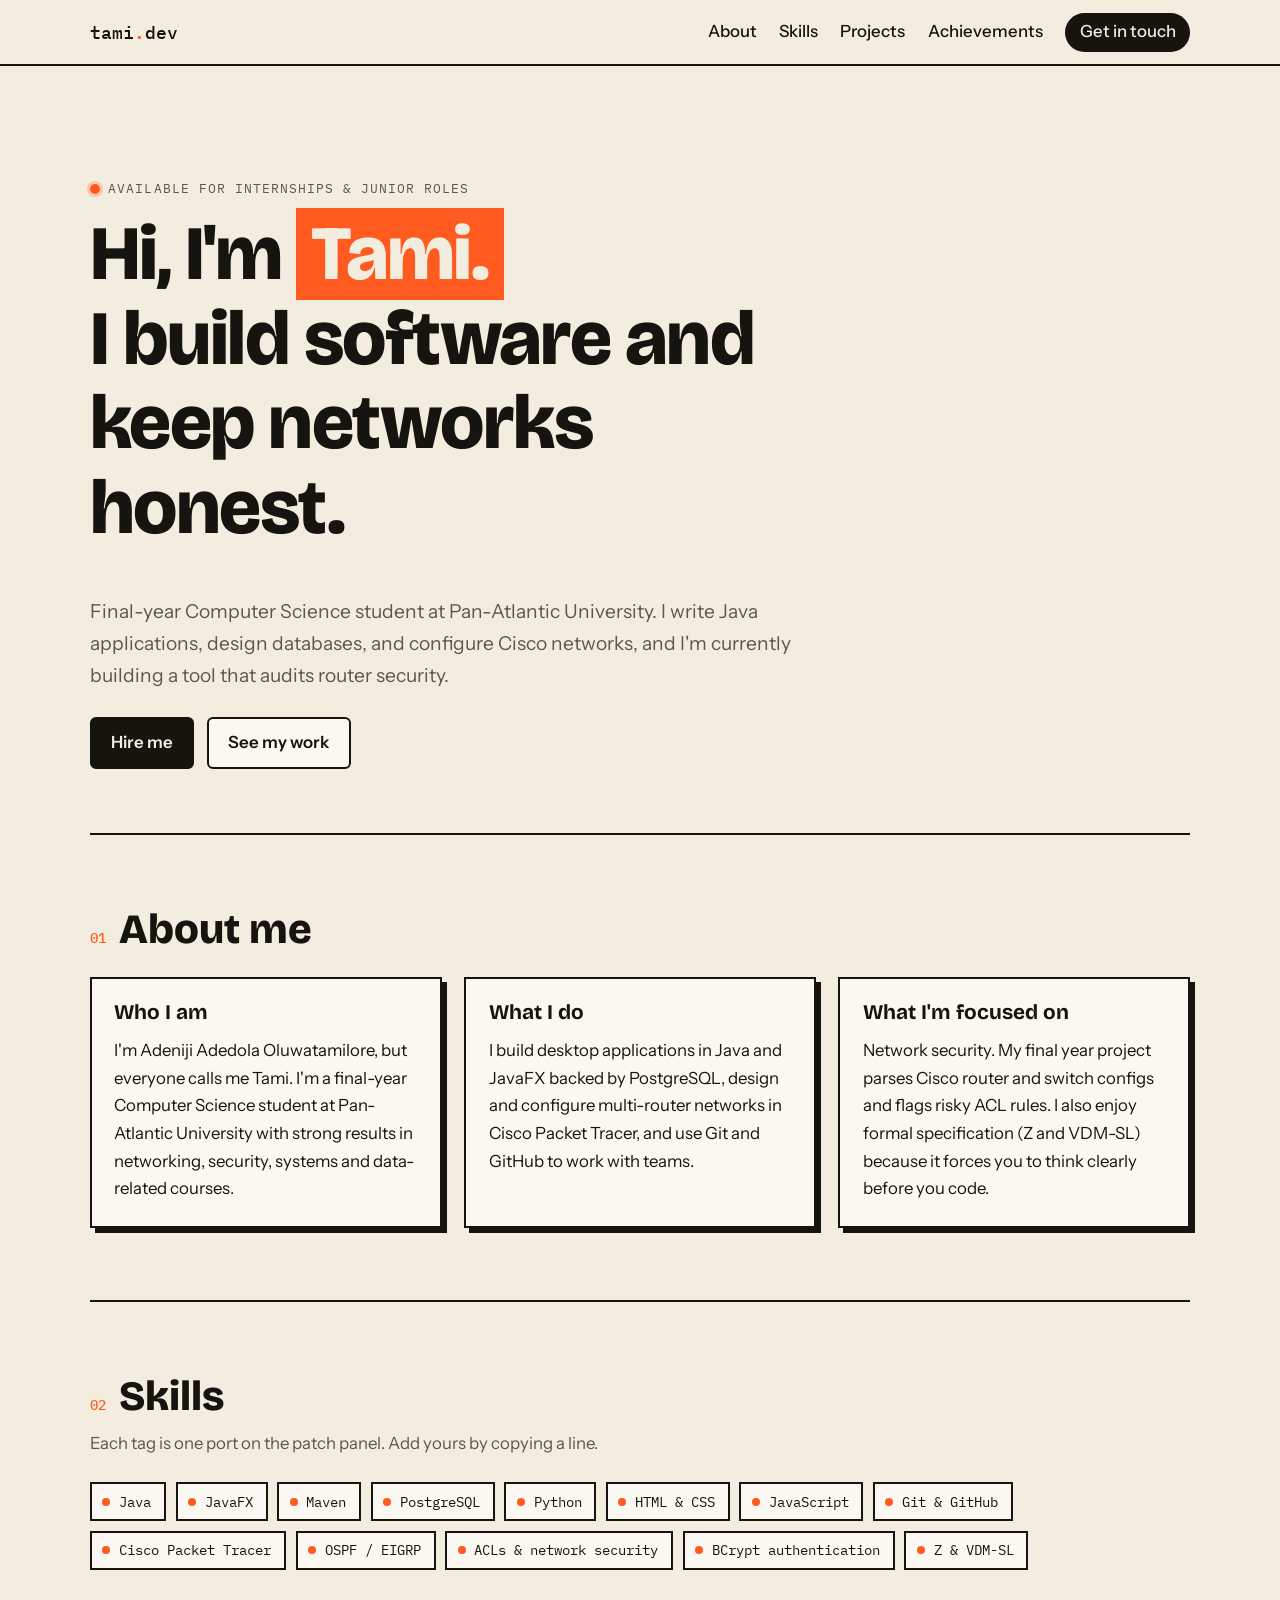
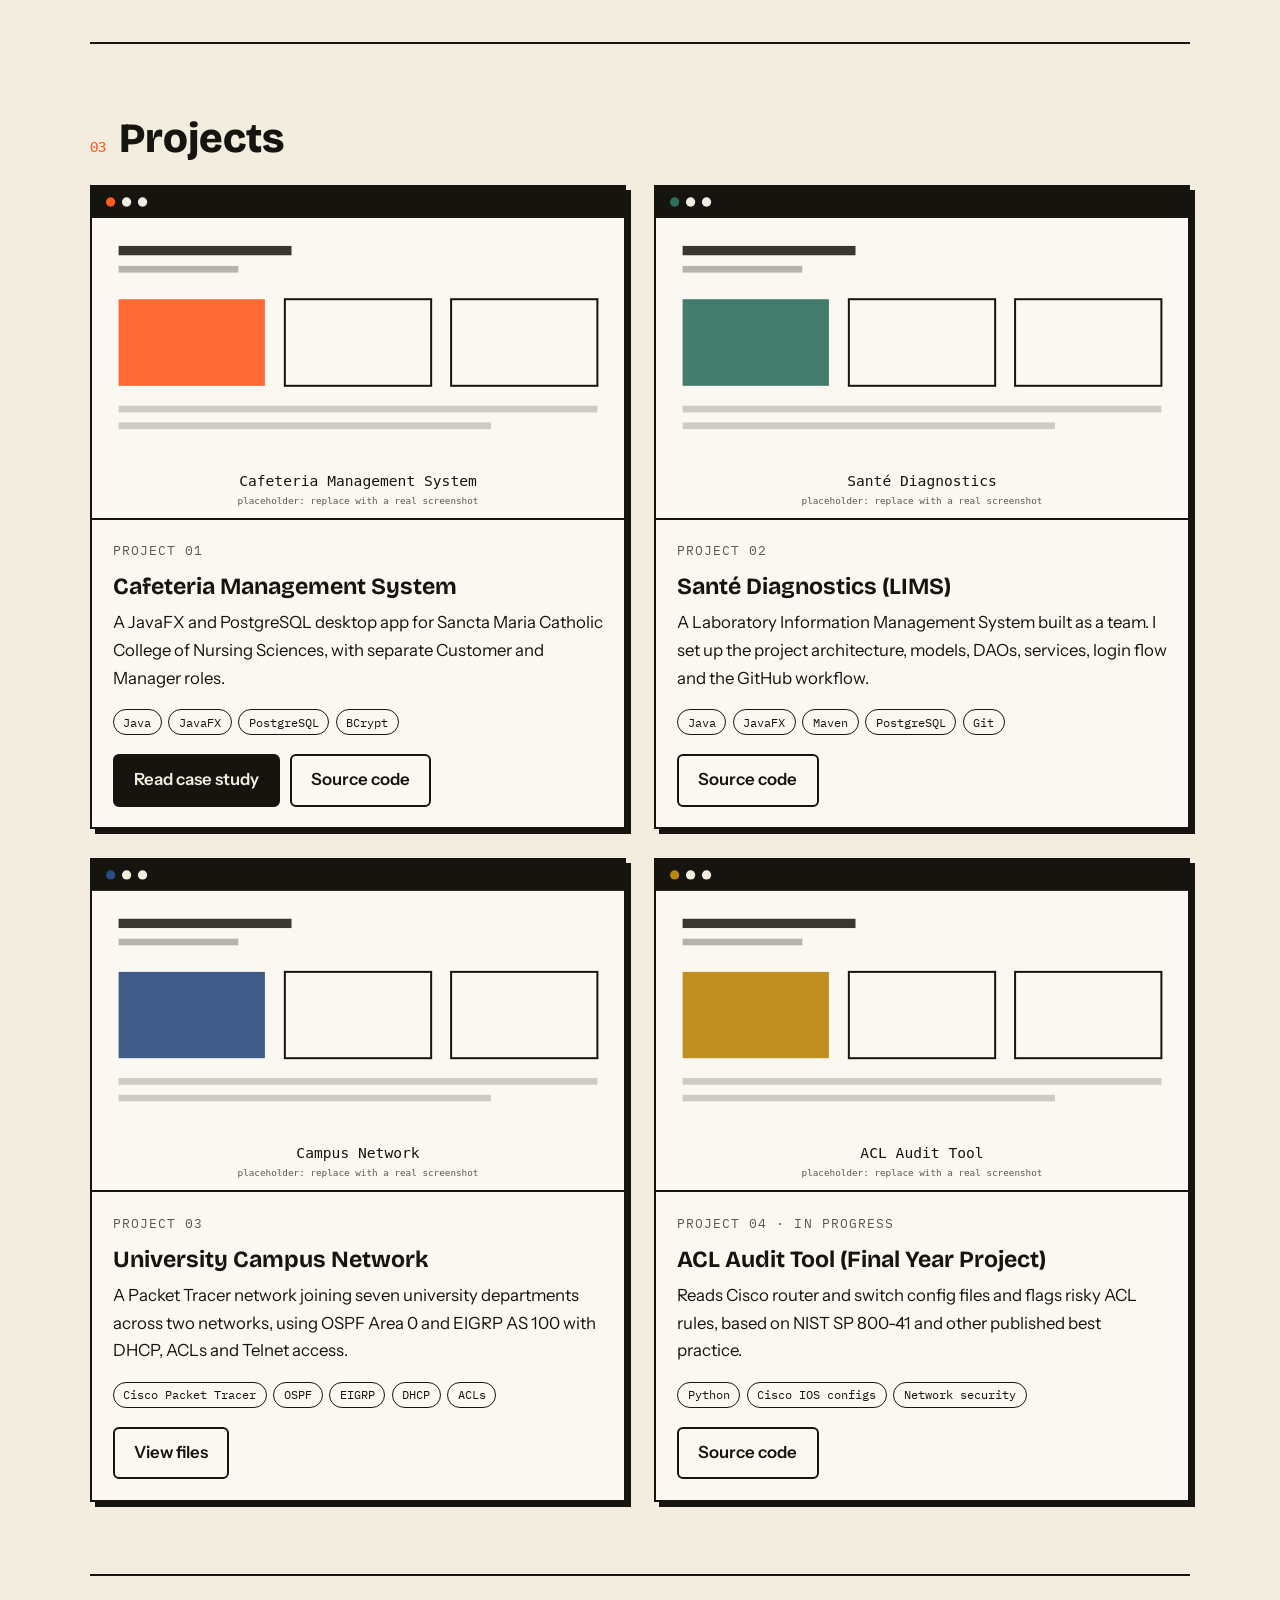
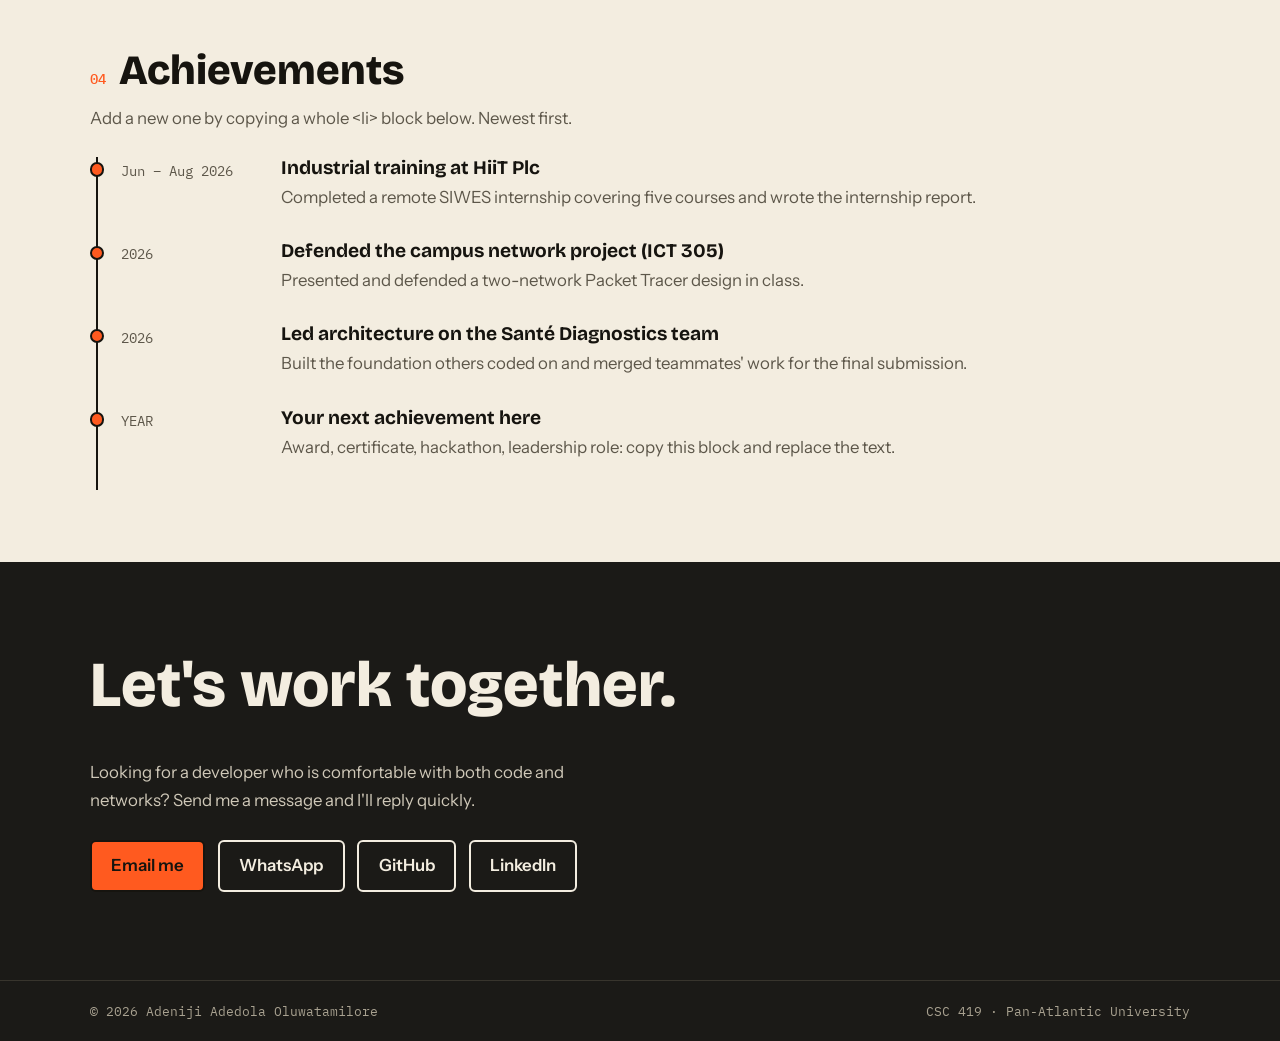
==== index.html @ 2768d1d3 "Add files via upload" ====
<!DOCTYPE html>
<html lang="en">
<head>
  <meta charset="UTF-8">
  <meta name="viewport" content="width=device-width, initial-scale=1.0">
  <title>Tami Adeniji | Developer Portfolio</title>
  <meta name="description" content="Portfolio of Adeniji Adedola Oluwatamilore (Tami), final-year Computer Science student at Pan-Atlantic University.">

  <link rel="preconnect" href="https://fonts.googleapis.com">
  <link rel="preconnect" href="https://fonts.gstatic.com" crossorigin>
  <link href="https://fonts.googleapis.com/css2?family=Bricolage+Grotesque:opsz,wght@12..96,500;12..96,800&family=IBM+Plex+Mono:wght@400;500&family=Instrument+Sans:wght@400;500;600&display=swap" rel="stylesheet">
  <link rel="stylesheet" href="css/style.css">
</head>
<body>

  <!-- ============ HEADER / NAV ============ -->
  <header class="site-header">
    <div class="wrap header-inner">
      <a href="index.html" class="logo" aria-label="Home">tami<span>.</span>dev</a>

      <button class="menu-toggle" id="menuToggle" aria-expanded="false" aria-controls="mainNav">Menu</button>

      <nav id="mainNav" class="main-nav" aria-label="Main navigation">
        <a href="#about">About</a>
        <a href="#skills">Skills</a>
        <a href="#projects">Projects</a>
        <a href="#achievements">Achievements</a>
        <a href="#contact" class="nav-cta">Get in touch</a>
      </nav>
    </div>
  </header>

  <main>

    <!-- ============ HERO ============ -->
    <section class="hero wrap" id="top">
      <p class="label"><span class="led"></span> Available for internships &amp; junior roles</p>
      <h1>Hi, I'm <em>Tami.</em><br>I build software and keep networks honest.</h1>
      <p class="hero-lead">
        Final-year Computer Science student at Pan-Atlantic University. I write Java applications,
        design databases, and configure Cisco networks, and I'm currently building a tool that audits router security.
      </p>
      <div class="hero-actions">
        <a class="btn btn-solid" href="#contact">Hire me</a>
        <a class="btn" href="#projects">See my work</a>
      </div>
    </section>

    <!-- ============ ABOUT ============ -->
    <section class="section wrap" id="about">
      <h2><span class="num">01</span> About me</h2>

      <div class="about-grid">
        <article class="card">
          <h3>Who I am</h3>
          <!-- EDIT: change this paragraph to your own words -->
          <p>
            I'm Adeniji Adedola Oluwatamilore, but everyone calls me Tami. I'm a final-year
            Computer Science student at Pan-Atlantic University with strong results in
            networking, security, systems and data-related courses.
          </p>
        </article>

        <article class="card">
          <h3>What I do</h3>
          <!-- EDIT -->
          <p>
            I build desktop applications in Java and JavaFX backed by PostgreSQL, design and
            configure multi-router networks in Cisco Packet Tracer, and use Git and GitHub
            to work with teams.
          </p>
        </article>

        <article class="card">
          <h3>What I'm focused on</h3>
          <!-- EDIT -->
          <p>
            Network security. My final year project parses Cisco router and switch configs and
            flags risky ACL rules. I also enjoy formal specification (Z and VDM-SL) because
            it forces you to think clearly before you code.
          </p>
        </article>
      </div>
    </section>

    <!-- ============ SKILLS ============ -->
    <section class="section wrap" id="skills">
      <h2><span class="num">02</span> Skills</h2>
      <p class="section-note">Each tag is one port on the patch panel. Add yours by copying a line.</p>

      <ul class="ports">
        <!-- EDIT: copy one <li> to add a skill, delete one to remove it -->
        <li>Java</li>
        <li>JavaFX</li>
        <li>Maven</li>
        <li>PostgreSQL</li>
        <li>Python</li>
        <li>HTML &amp; CSS</li>
        <li>JavaScript</li>
        <li>Git &amp; GitHub</li>
        <li>Cisco Packet Tracer</li>
        <li>OSPF / EIGRP</li>
        <li>ACLs &amp; network security</li>
        <li>BCrypt authentication</li>
        <li>Z &amp; VDM-SL</li>
      </ul>
    </section>

    <!-- ============ PROJECTS ============ -->
    <section class="section wrap" id="projects">
      <h2><span class="num">03</span> Projects</h2>

      <div class="project-grid">

        <!-- PROJECT 1 (has its own details page) -->
        <article class="project">
          <img src="assets/cafeteria-cover.svg" alt="Screenshot of the Cafeteria Management System" width="800" height="500" loading="lazy">
          <div class="project-body">
            <p class="label">Project 01</p>
            <h3>Cafeteria Management System</h3>
            <p>
              A JavaFX and PostgreSQL desktop app for Sancta Maria Catholic College of Nursing
              Sciences, with separate Customer and Manager roles.
            </p>
            <ul class="chips">
              <li>Java</li><li>JavaFX</li><li>PostgreSQL</li><li>BCrypt</li>
            </ul>
            <div class="project-links">
              <a class="btn btn-solid" href="project-cafeteria.html">Read case study</a>
              <!-- EDIT: put your real GitHub link -->
              <a class="btn" href="https://github.com/YOUR-USERNAME/cafeteria-management" target="_blank" rel="noopener">Source code</a>
            </div>
          </div>
        </article>

        <!-- PROJECT 2 -->
        <article class="project">
          <img src="assets/lims-cover.svg" alt="Screenshot of Santé Diagnostics" width="800" height="500" loading="lazy">
          <div class="project-body">
            <p class="label">Project 02</p>
            <h3>Santé Diagnostics (LIMS)</h3>
            <p>
              A Laboratory Information Management System built as a team. I set up the project
              architecture, models, DAOs, services, login flow and the GitHub workflow.
            </p>
            <ul class="chips">
              <li>Java</li><li>JavaFX</li><li>Maven</li><li>PostgreSQL</li><li>Git</li>
            </ul>
            <div class="project-links">
              <!-- EDIT -->
              <a class="btn" href="https://github.com/YOUR-USERNAME/sante-diagnostics" target="_blank" rel="noopener">Source code</a>
            </div>
          </div>
        </article>

        <!-- PROJECT 3 -->
        <article class="project">
          <img src="assets/network-cover.svg" alt="Screenshot of the campus network in Packet Tracer" width="800" height="500" loading="lazy">
          <div class="project-body">
            <p class="label">Project 03</p>
            <h3>University Campus Network</h3>
            <p>
              A Packet Tracer network joining seven university departments across two
              networks, using OSPF Area 0 and EIGRP AS 100 with DHCP, ACLs and Telnet access.
            </p>
            <ul class="chips">
              <li>Cisco Packet Tracer</li><li>OSPF</li><li>EIGRP</li><li>DHCP</li><li>ACLs</li>
            </ul>
            <div class="project-links">
              <!-- EDIT: link to a PDF, GitHub repo or Drive folder with the .pkt file, or delete this line -->
              <a class="btn" href="https://github.com/YOUR-USERNAME/campus-network" target="_blank" rel="noopener">View files</a>
            </div>
          </div>
        </article>

        <!-- PROJECT 4 -->
        <article class="project">
          <img src="assets/acl-cover.svg" alt="Preview of the ACL audit tool" width="800" height="500" loading="lazy">
          <div class="project-body">
            <p class="label">Project 04 · In progress</p>
            <h3>ACL Audit Tool (Final Year Project)</h3>
            <p>
              Reads Cisco router and switch config files and flags risky ACL rules, based on
              NIST SP 800-41 and other published best practice.
            </p>
            <ul class="chips">
              <li>Python</li><li>Cisco IOS configs</li><li>Network security</li>
            </ul>
            <div class="project-links">
              <!-- EDIT -->
              <a class="btn" href="https://github.com/YOUR-USERNAME/acl-audit-tool" target="_blank" rel="noopener">Source code</a>
            </div>
          </div>
        </article>

      </div>
    </section>

    <!-- ============ ACHIEVEMENTS ============ -->
    <section class="section wrap" id="achievements">
      <h2><span class="num">04</span> Achievements</h2>
      <p class="section-note">Add a new one by copying a whole &lt;li&gt; block below. Newest first.</p>

      <ol class="timeline">
        <!-- EDIT: copy this whole <li> block to add an achievement -->
        <li>
          <span class="when">Jun – Aug 2026</span>
          <div>
            <h3>Industrial training at HiiT Plc</h3>
            <p>Completed a remote SIWES internship covering five courses and wrote the internship report.</p>
          </div>
        </li>

        <li>
          <span class="when">2026</span>
          <div>
            <h3>Defended the campus network project (ICT 305)</h3>
            <p>Presented and defended a two-network Packet Tracer design in class.</p>
          </div>
        </li>

        <li>
          <span class="when">2026</span>
          <div>
            <h3>Led architecture on the Santé Diagnostics team</h3>
            <p>Built the foundation others coded on and merged teammates' work for the final submission.</p>
          </div>
        </li>

        <li>
          <span class="when">YEAR</span>
          <div>
            <h3>Your next achievement here</h3>
            <p>Award, certificate, hackathon, leadership role: copy this block and replace the text.</p>
          </div>
        </li>
      </ol>
    </section>

    <!-- ============ CALL TO ACTION ============ -->
    <section class="cta" id="contact">
      <div class="wrap">
        <h2>Let's work together.</h2>
        <p>
          Looking for a developer who is comfortable with both code and networks?
          Send me a message and I'll reply quickly.
        </p>
        <div class="hero-actions">
          <!-- EDIT: replace with your real email -->
          <a class="btn btn-signal" href="mailto:your.email@example.com?subject=Hello%20Tami">Email me</a>
          <!-- EDIT: replace 234XXXXXXXXXX with your number: country code, no + and no leading 0 (e.g. 2348012345678) -->
          <a class="btn btn-light" href="https://wa.me/234XXXXXXXXXX?text=Hi%20Tami%2C%20I%20saw%20your%20portfolio" target="_blank" rel="noopener">WhatsApp</a>
          <!-- EDIT: your LinkedIn and GitHub -->
          <a class="btn btn-light" href="https://github.com/YOUR-USERNAME" target="_blank" rel="noopener">GitHub</a>
          <a class="btn btn-light" href="https://www.linkedin.com/in/YOUR-USERNAME" target="_blank" rel="noopener">LinkedIn</a>
        </div>
      </div>
    </section>

  </main>

  <!-- ============ FOOTER ============ -->
  <footer class="site-footer">
    <div class="wrap footer-inner">
      <p>© <span id="year">2026</span> Adeniji Adedola Oluwatamilore</p>
      <p>CSC 419 · Pan-Atlantic University</p>
    </div>
  </footer>

  <script src="js/main.js"></script>
</body>
</html>
---- css/style.css ----
/* ==========================================================
   style.css  |  Tami's portfolio
   EDIT THE COLOURS HERE: change a value once and the whole
   site updates.
   ========================================================== */

:root {
  --paper: #f3ede0;      /* page background (warm paper) */
  --ink: #16140f;        /* text + borders */
  --muted: #5d574a;      /* secondary text */
  --signal: #ff5a1f;     /* accent (orange, like a router status light) */
  --rack: #1b1a17;      /* dark sections */
  --card: #fbf8f1;       /* card background */

  --font-head: "Bricolage Grotesque", Georgia, sans-serif;
  --font-body: "Instrument Sans", system-ui, sans-serif;
  --font-mono: "IBM Plex Mono", ui-monospace, monospace;

  --border: 2px solid var(--ink);
  --shadow: 5px 5px 0 var(--ink);
}

/* ---------- Reset / base ---------- */
*, *::before, *::after { box-sizing: border-box; }
html { scroll-behavior: smooth; scroll-padding-top: 80px; }
body {
  margin: 0;
  background: var(--paper);
  color: var(--ink);
  font-family: var(--font-body);
  font-size: 1.05rem;
  line-height: 1.65;
  -webkit-font-smoothing: antialiased;
}
img { max-width: 100%; height: auto; display: block; }
a { color: inherit; }
h1, h2, h3 { font-family: var(--font-head); line-height: 1.1; margin: 0 0 0.6em; }
p { margin: 0 0 1em; }
ul, ol { margin: 0; padding: 0; list-style: none; }

.wrap { width: min(1100px, 100% - 2.5rem); margin-inline: auto; }

/* ---------- Header ---------- */
.site-header {
  position: sticky; top: 0; z-index: 10;
  background: var(--paper);
  border-bottom: var(--border);
}
.header-inner {
  display: flex; align-items: center; justify-content: space-between;
  padding-block: 0.8rem; gap: 1rem;
}
.logo {
  font-family: var(--font-mono); font-weight: 500; font-size: 1.15rem;
  text-decoration: none;
}
.logo span { color: var(--signal); }

.main-nav { display: flex; align-items: center; gap: 1.4rem; font-weight: 500; }
.main-nav a { text-decoration: none; }
.main-nav a:hover { text-decoration: underline; text-underline-offset: 4px; text-decoration-thickness: 2px; }
.nav-cta {
  background: var(--ink); color: var(--paper);
  padding: 0.35rem 0.9rem; border-radius: 999px;
}
.nav-cta:hover { background: var(--signal); text-decoration: none !important; }

.menu-toggle {
  display: none;
  font: inherit; font-family: var(--font-mono); font-size: 0.9rem;
  background: none; border: var(--border); padding: 0.3rem 0.8rem; cursor: pointer;
}

/* ---------- Small shared pieces ---------- */
.label {
  font-family: var(--font-mono); font-size: 0.8rem;
  text-transform: uppercase; letter-spacing: 0.08em; color: var(--muted);
  display: flex; align-items: center; gap: 0.5rem;
}
.led {
  width: 0.65rem; height: 0.65rem; border-radius: 50%;
  background: var(--signal); box-shadow: 0 0 0 3px rgba(255, 90, 31, 0.25);
  animation: blink 1.6s infinite;
}
@keyframes blink { 50% { opacity: 0.35; } }

.btn {
  display: inline-block; text-decoration: none; font-weight: 600;
  padding: 0.65rem 1.2rem; border: var(--border); border-radius: 6px;
  background: var(--card); color: var(--ink);
  transition: transform 0.12s, box-shadow 0.12s;
}
.btn:hover { transform: translate(-2px, -2px); box-shadow: 4px 4px 0 var(--ink); }
.btn-solid { background: var(--ink); color: var(--paper); }
.btn-signal { background: var(--signal); color: var(--ink); }
.btn-light { background: transparent; color: var(--paper); border-color: var(--paper); }
.btn-light:hover { box-shadow: 4px 4px 0 var(--paper); }

/* ---------- Hero ---------- */
.hero { padding-block: clamp(3rem, 9vw, 7rem) clamp(2rem, 6vw, 4rem); }
.hero h1 { font-size: clamp(2.3rem, 7vw, 4.8rem); font-weight: 800; max-width: 15ch; letter-spacing: -0.02em; }
.hero h1 em {
  font-style: normal; color: var(--paper);
  background: var(--signal); padding: 0 0.2em; box-decoration-break: clone;
  -webkit-box-decoration-break: clone;
}
.hero-lead { max-width: 56ch; font-size: 1.2rem; color: var(--muted); }
.hero-actions { display: flex; flex-wrap: wrap; gap: 0.8rem; margin-top: 1.6rem; }

/* ---------- Sections ---------- */
.section { padding-block: clamp(2.5rem, 6vw, 4.5rem); border-top: var(--border); }
.section h2 { font-size: clamp(1.8rem, 4vw, 2.6rem); font-weight: 800; display: flex; align-items: baseline; gap: 0.8rem; margin-bottom: 1.5rem; }
.num { font-family: var(--font-mono); font-size: 0.9rem; font-weight: 500; color: var(--signal); }
.section-note { color: var(--muted); margin-top: -0.8rem; margin-bottom: 1.5rem; }

/* About */
.about-grid { display: grid; grid-template-columns: repeat(3, 1fr); gap: 1.4rem; }
.card { background: var(--card); border: var(--border); box-shadow: var(--shadow); padding: 1.4rem; }
.card h3 { font-size: 1.3rem; }
.card p:last-child { margin-bottom: 0; }

/* Skills as patch-panel ports */
.ports { display: flex; flex-wrap: wrap; gap: 0.6rem; }
.ports li {
  font-family: var(--font-mono); font-size: 0.9rem;
  border: var(--border); background: var(--card);
  padding: 0.35rem 0.8rem 0.35rem 1.7rem; position: relative;
}
.ports li::before {
  content: ""; position: absolute; left: 0.65rem; top: 50%;
  width: 0.5rem; height: 0.5rem; margin-top: -0.25rem;
  background: var(--signal); border-radius: 50%;
}

/* Projects */
.project-grid { display: grid; grid-template-columns: repeat(2, 1fr); gap: 1.8rem; }
.project {
  display: flex; flex-direction: column;
  background: var(--card); border: var(--border); box-shadow: var(--shadow);
}
.project img { width: 100%; aspect-ratio: 16 / 10; object-fit: cover; border-bottom: var(--border); }
.project-body { padding: 1.3rem; display: flex; flex-direction: column; flex: 1; }
.project h3 { font-size: 1.45rem; margin-bottom: 0.4em; }
.chips { display: flex; flex-wrap: wrap; gap: 0.4rem; margin-bottom: 1.2rem; }
.chips li {
  font-family: var(--font-mono); font-size: 0.78rem;
  border: 1.5px solid var(--ink); border-radius: 999px; padding: 0.1rem 0.6rem;
}
.project-links { display: flex; flex-wrap: wrap; gap: 0.6rem; margin-top: auto; }

/* Achievements timeline */
.timeline { border-left: var(--border); margin-left: 0.4rem; }
.timeline li { display: grid; grid-template-columns: 9rem 1fr; gap: 1rem; padding: 0 0 1.8rem 1.4rem; position: relative; }
.timeline li::before {
  content: ""; position: absolute; left: -0.55rem; top: 0.35rem;
  width: 0.9rem; height: 0.9rem; background: var(--signal); border: var(--border); border-radius: 50%;
}
.when { font-family: var(--font-mono); font-size: 0.85rem; color: var(--muted); padding-top: 0.2rem; }
.timeline h3 { font-size: 1.2rem; margin-bottom: 0.3em; }
.timeline p { margin: 0; color: var(--muted); }

/* CTA band */
.cta { background: var(--rack); color: var(--paper); padding-block: clamp(3rem, 8vw, 5.5rem); }
.cta h2 { font-size: clamp(2.2rem, 6vw, 4rem); font-weight: 800; }
.cta p { max-width: 50ch; color: #cfc8b8; }

/* Footer */
.site-footer { background: var(--rack); color: #a8a190; border-top: 1px solid #38352d; font-family: var(--font-mono); font-size: 0.8rem; }
.footer-inner { display: flex; justify-content: space-between; flex-wrap: wrap; gap: 0.5rem; padding-block: 1.2rem; }
.footer-inner p { margin: 0; }

/* ---------- Project details page ---------- */
.detail-hero { padding-block: clamp(2.5rem, 7vw, 5rem) 2rem; }
.detail-hero h1 { font-size: clamp(2.1rem, 6vw, 3.8rem); font-weight: 800; letter-spacing: -0.02em; max-width: 18ch; }
.back-link { font-family: var(--font-mono); font-size: 0.9rem; display: inline-block; margin-bottom: 1.5rem; }
.detail-meta { display: flex; flex-wrap: wrap; gap: 1.5rem 3rem; margin-block: 1.5rem; padding-block: 1rem; border-block: var(--border); }
.detail-meta dt { font-family: var(--font-mono); font-size: 0.75rem; text-transform: uppercase; letter-spacing: 0.08em; color: var(--muted); }
.detail-meta dd { margin: 0; font-weight: 600; }

.detail-body { display: grid; gap: 2.8rem; padding-bottom: 4rem; }
.detail-block { max-width: 70ch; }
.detail-block h2 { font-size: 1.7rem; font-weight: 800; }
.feature-list { display: grid; gap: 0.7rem; }
.feature-list li { padding-left: 1.6rem; position: relative; }
.feature-list li::before { content: ""; position: absolute; left: 0; top: 0.6em; width: 0.6rem; height: 0.6rem; background: var(--signal); }
.shots { display: grid; grid-template-columns: repeat(2, 1fr); gap: 1.4rem; max-width: none; }
.shots figure { margin: 0; border: var(--border); background: var(--card); box-shadow: var(--shadow); }
.shots img { width: 100%; aspect-ratio: 16 / 10; object-fit: cover; border-bottom: var(--border); }
.shots figcaption { padding: 0.7rem 1rem; font-family: var(--font-mono); font-size: 0.82rem; color: var(--muted); }

/* ---------- Tablet ---------- */
@media (max-width: 900px) {
  .about-grid { grid-template-columns: 1fr; }
  .project-grid { grid-template-columns: 1fr; }
}

/* ---------- Mobile ---------- */
@media (max-width: 700px) {
  .menu-toggle { display: block; }
  .main-nav {
    display: none; position: absolute; left: 0; right: 0; top: 100%;
    flex-direction: column; align-items: flex-start; gap: 0;
    background: var(--paper); border-bottom: var(--border);
    padding: 0.5rem 1.25rem 1rem;
  }
  .main-nav.open { display: flex; }
  .main-nav a { padding: 0.6rem 0; width: 100%; }
  .nav-cta { width: auto !important; margin-top: 0.4rem; }

  .timeline li { grid-template-columns: 1fr; gap: 0.2rem; }
  .shots { grid-template-columns: 1fr; }
  .hero-actions .btn, .project-links .btn { flex: 1 1 auto; text-align: center; }
}

@media (prefers-reduced-motion: reduce) {
  html { scroll-behavior: auto; }
  .led { animation: none; }
  .btn { transition: none; }
}
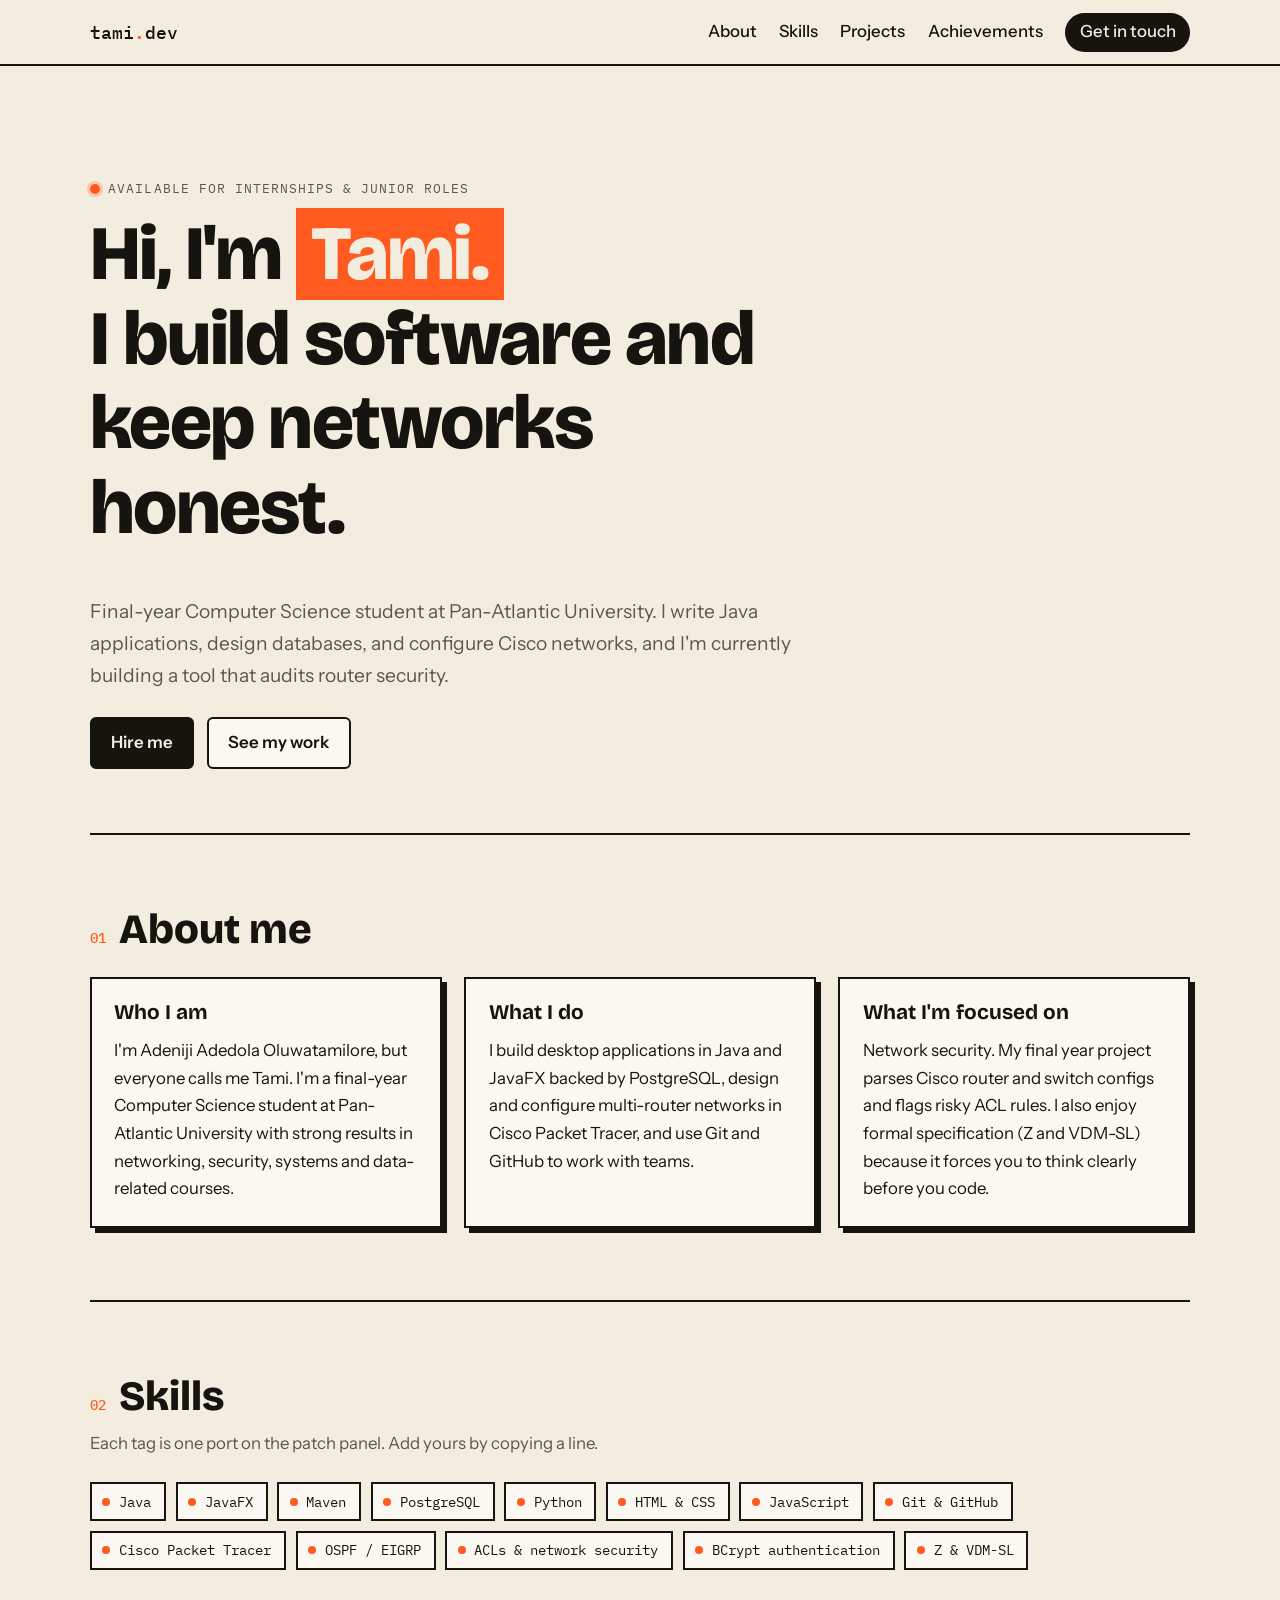
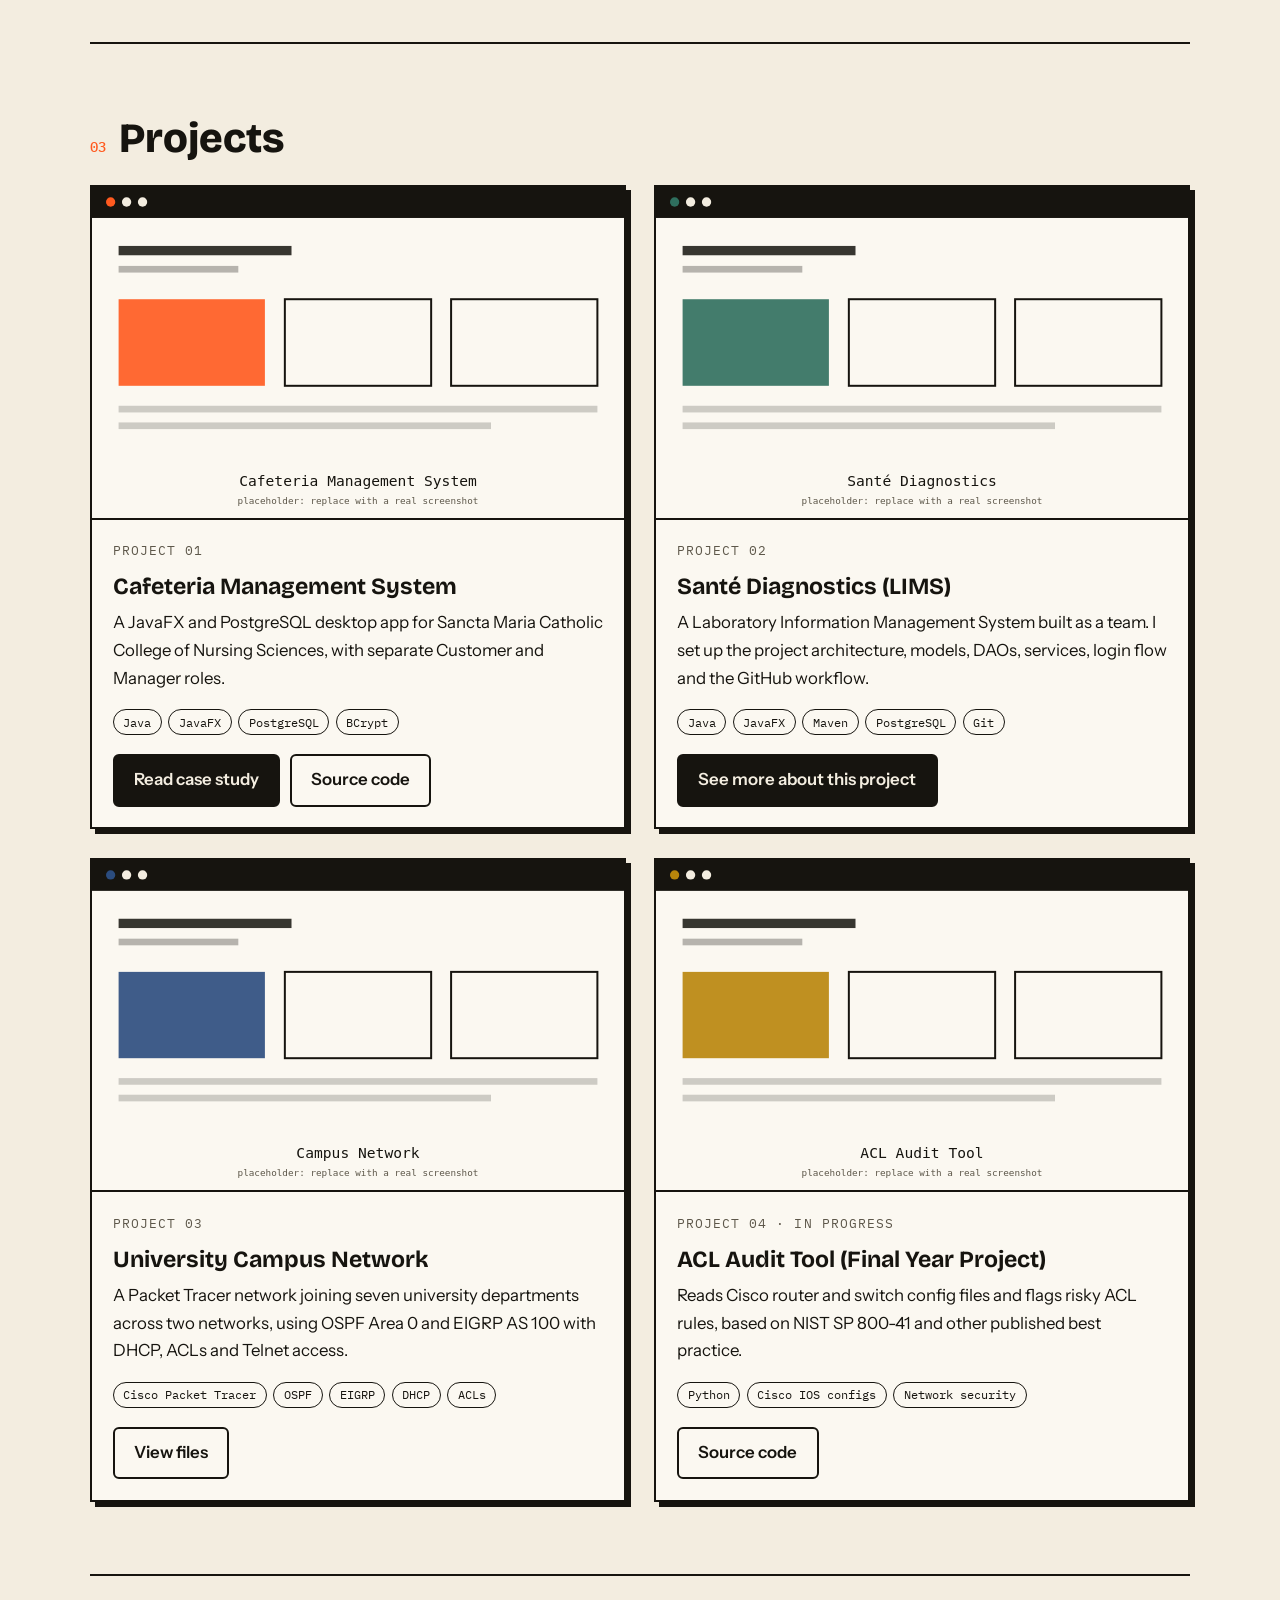
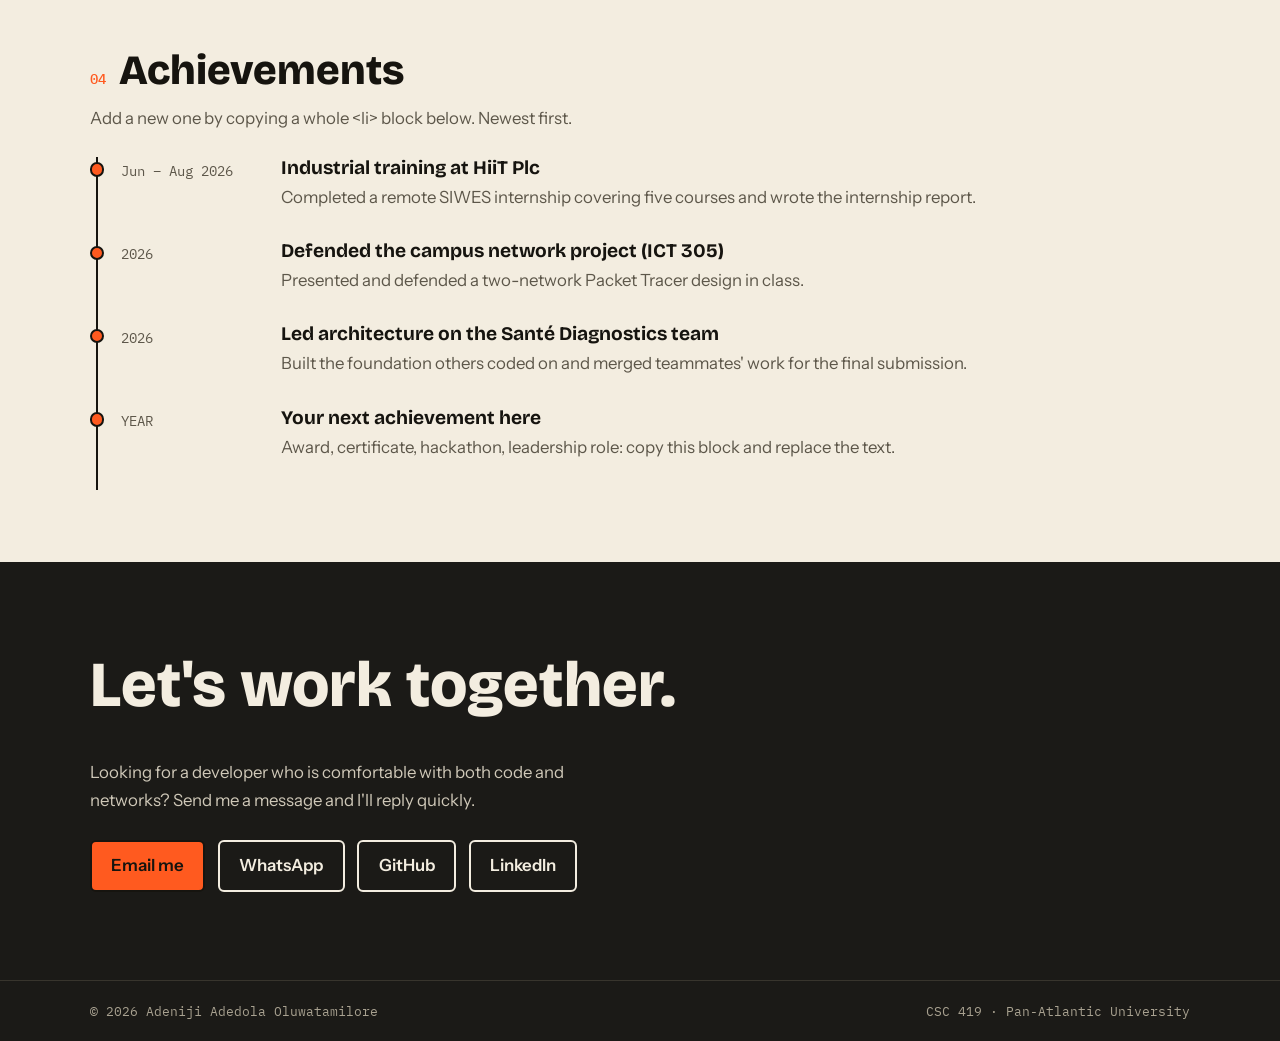
==== commit e52cd2a5: "Add Sante diagnostics project page" ====
--- a/index.html
+++ b/index.html
@@ -133,7 +133,7 @@
           </div>
         </article>
 
-        <!-- PROJECT 2 -->
+        <!-- PROJECT 2 (has its own details page) -->
         <article class="project">
           <img src="assets/lims-cover.svg" alt="Screenshot of Santé Diagnostics" width="800" height="500" loading="lazy">
           <div class="project-body">
@@ -147,8 +147,7 @@
               <li>Java</li><li>JavaFX</li><li>Maven</li><li>PostgreSQL</li><li>Git</li>
             </ul>
             <div class="project-links">
-              <!-- EDIT -->
-              <a class="btn" href="https://github.com/YOUR-USERNAME/sante-diagnostics" target="_blank" rel="noopener">Source code</a>
+              <a class="btn btn-solid" href="project-sante.html">See more about this project</a>
             </div>
           </div>
         </article>
--- a/css/style.css
+++ b/css/style.css
@@ -187,6 +187,39 @@
 .shots figure { margin: 0; border: var(--border); background: var(--card); box-shadow: var(--shadow); }
 .shots img { width: 100%; aspect-ratio: 16 / 10; object-fit: cover; border-bottom: var(--border); }
 .shots figcaption { padding: 0.7rem 1rem; font-family: var(--font-mono); font-size: 0.82rem; color: var(--muted); }
+.shots-head, .shot-wide { grid-column: 1 / -1; }
+.shots-head h2 { margin-bottom: 0.3em; }
+.shots-head .section-note { margin: 0; }
+.shots img { cursor: zoom-in; transition: opacity 0.15s; }
+.shots img:hover { opacity: 0.9; }
+
+/* ---------- Screenshot viewer (dark backdrop) ---------- */
+.lightbox {
+  position: fixed; inset: 0; z-index: 100;
+  display: none; align-items: center; justify-content: center;
+  padding: clamp(1rem, 4vw, 3rem);
+  background: rgba(22, 20, 15, 0.88);
+  -webkit-backdrop-filter: blur(6px); backdrop-filter: blur(6px);
+}
+.lightbox.open { display: flex; animation: fade-in 0.2s ease; }
+@keyframes fade-in { from { opacity: 0; } }
+.lightbox figure { margin: 0; max-width: min(1100px, 100%); }
+.lightbox img {
+  max-height: 78vh; width: auto; margin-inline: auto;
+  border: 2px solid var(--paper); box-shadow: 8px 8px 0 var(--signal);
+  background: var(--card);
+}
+.lightbox figcaption { margin-top: 1rem; text-align: center; color: var(--paper); font-family: var(--font-mono); font-size: 0.9rem; }
+.lightbox button {
+  position: absolute; font: inherit; font-family: var(--font-mono); font-size: 1.1rem;
+  background: var(--paper); color: var(--ink); border: var(--border); border-radius: 6px;
+  width: 2.8rem; height: 2.8rem; cursor: pointer;
+}
+.lightbox button:hover { background: var(--signal); }
+.lb-close { top: 1rem; right: 1rem; }
+.lb-prev { left: 1rem; top: 50%; transform: translateY(-50%); }
+.lb-next { right: 1rem; top: 50%; transform: translateY(-50%); }
+body.no-scroll { overflow: hidden; }
 
 /* ---------- Tablet ---------- */
 @media (max-width: 900px) {
@@ -209,6 +242,7 @@
 
   .timeline li { grid-template-columns: 1fr; gap: 0.2rem; }
   .shots { grid-template-columns: 1fr; }
+  .lb-prev, .lb-next { top: auto; bottom: 1rem; transform: none; }
   .hero-actions .btn, .project-links .btn { flex: 1 1 auto; text-align: center; }
 }
 
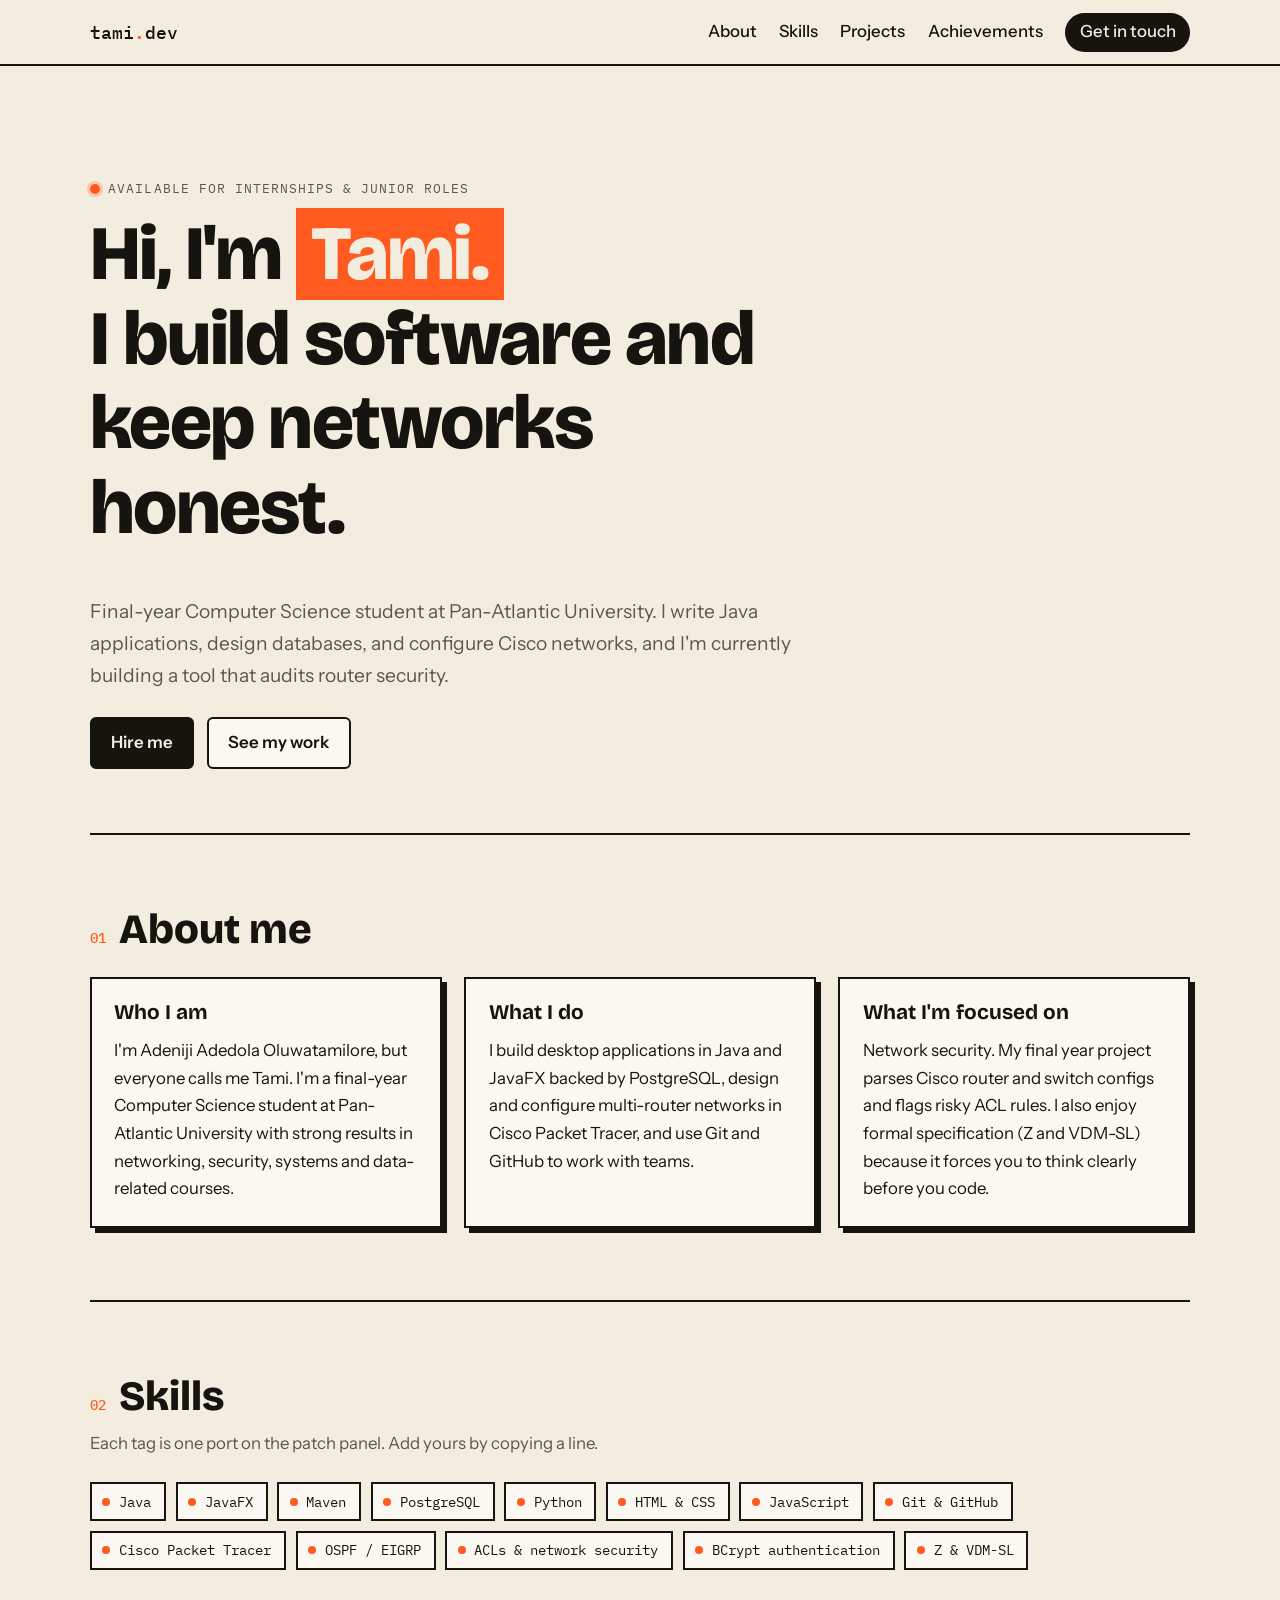
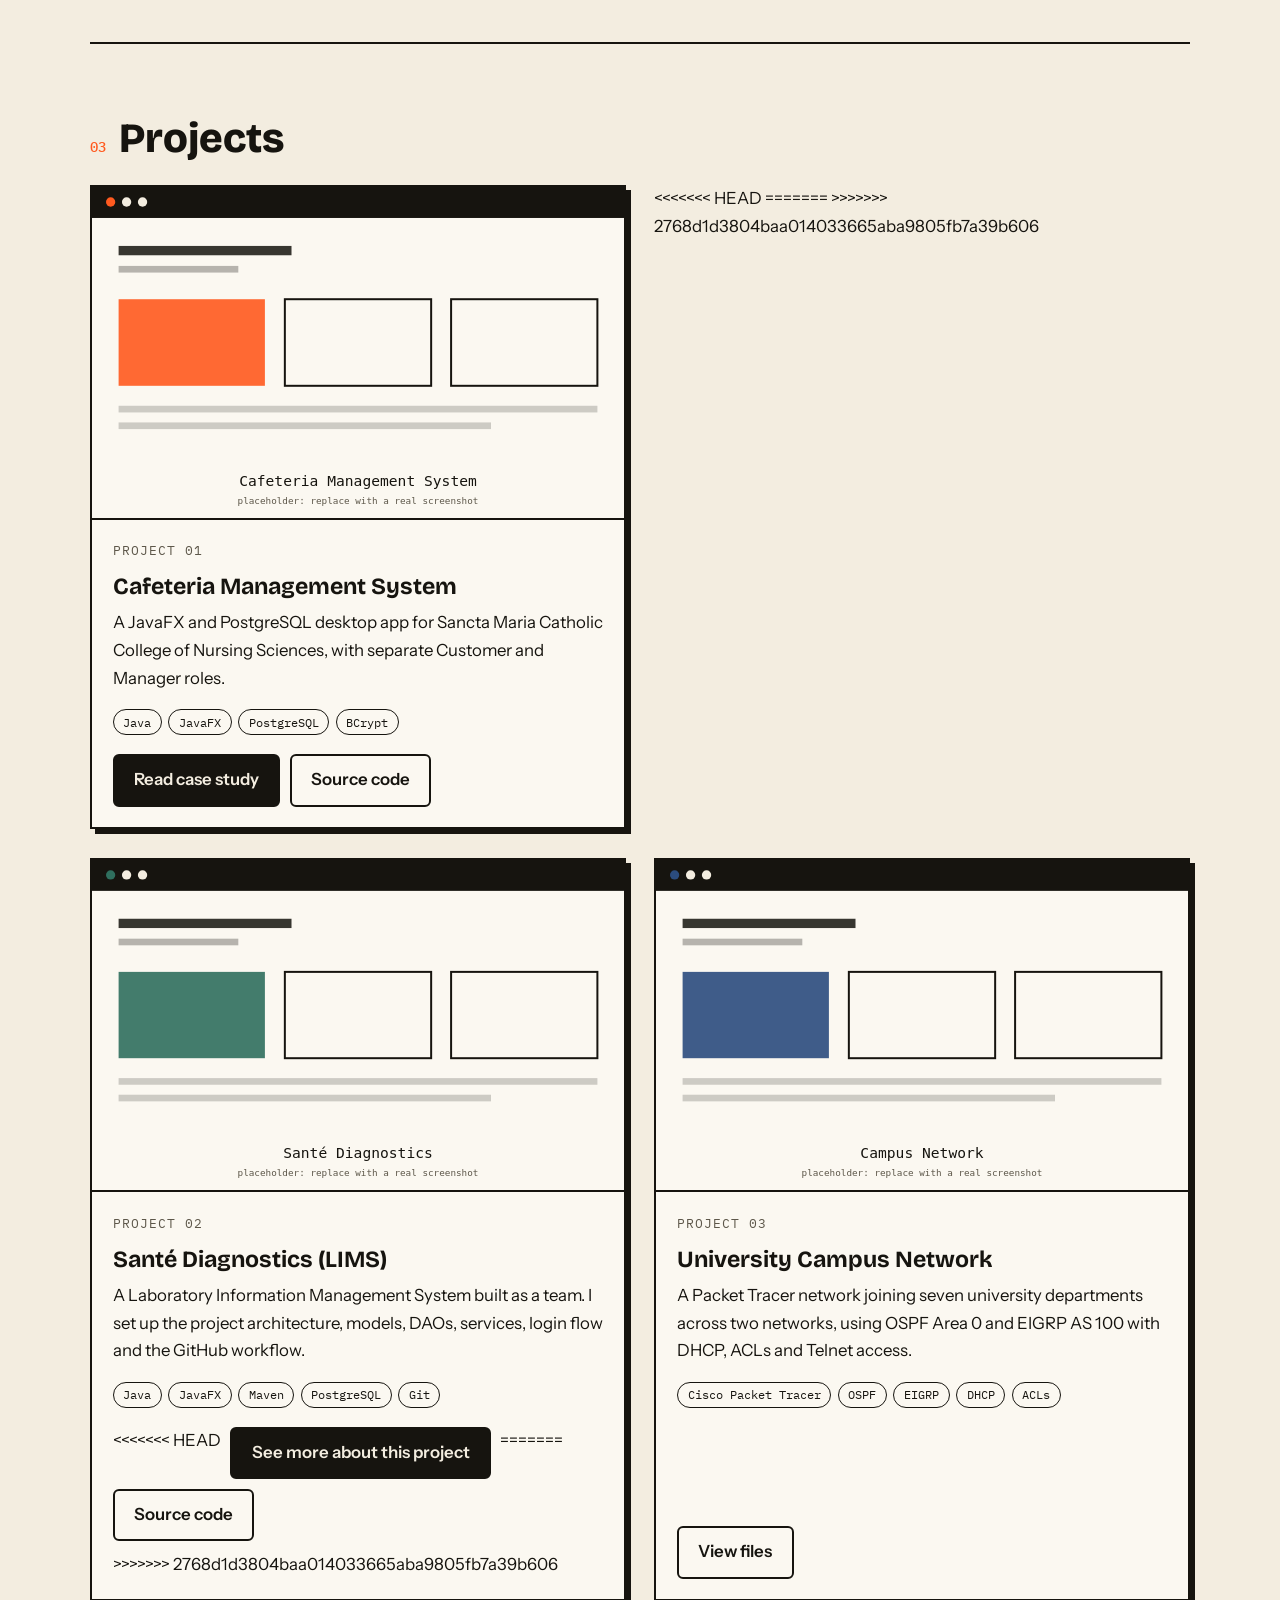
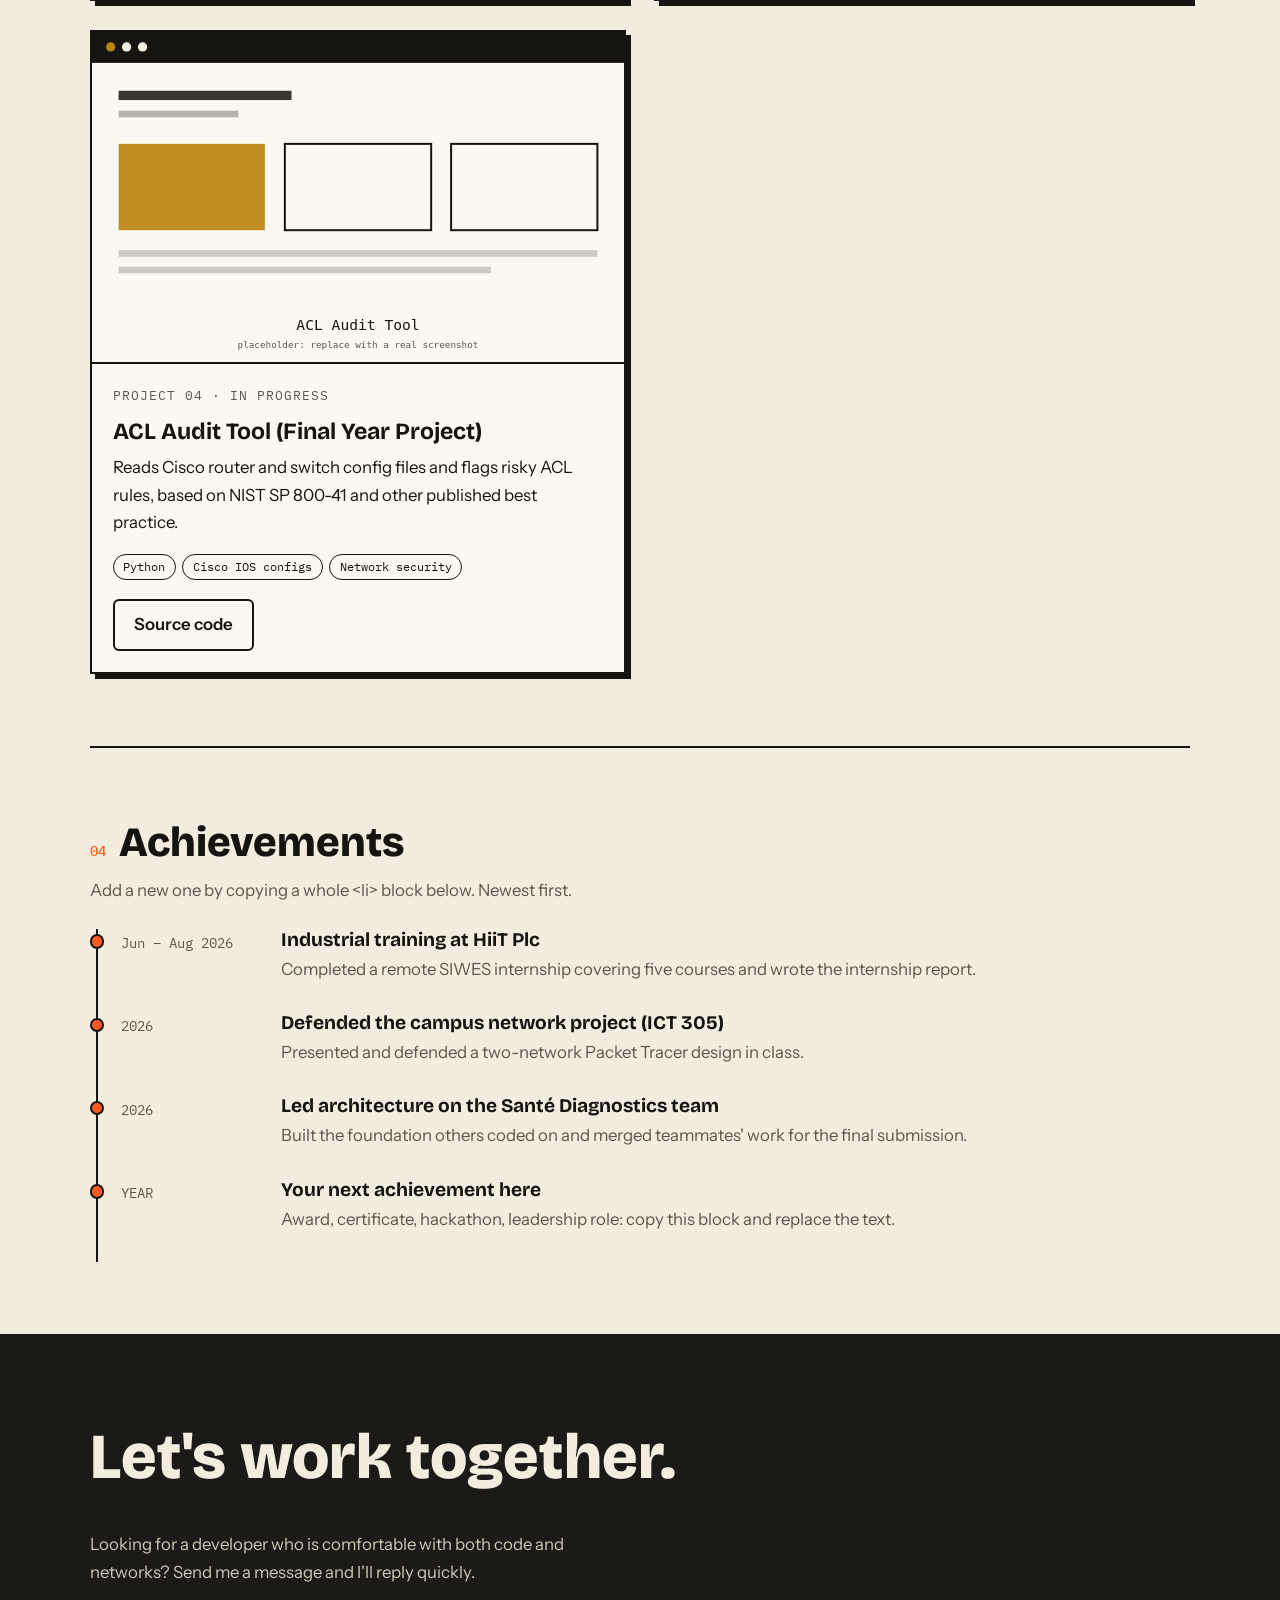
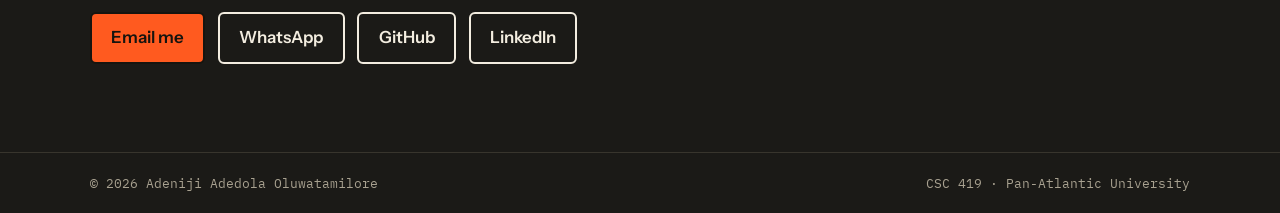
==== commit df018239: "Update portfolio" ====
--- a/index.html
+++ b/index.html
@@ -133,7 +133,11 @@
           </div>
         </article>
 
+<<<<<<< HEAD
         <!-- PROJECT 2 (has its own details page) -->
+=======
+        <!-- PROJECT 2 -->
+>>>>>>> 2768d1d3804baa014033665aba9805fb7a39b606
         <article class="project">
           <img src="assets/lims-cover.svg" alt="Screenshot of Santé Diagnostics" width="800" height="500" loading="lazy">
           <div class="project-body">
@@ -147,7 +151,12 @@
               <li>Java</li><li>JavaFX</li><li>Maven</li><li>PostgreSQL</li><li>Git</li>
             </ul>
             <div class="project-links">
+<<<<<<< HEAD
               <a class="btn btn-solid" href="project-sante.html">See more about this project</a>
+=======
+              <!-- EDIT -->
+              <a class="btn" href="https://github.com/YOUR-USERNAME/sante-diagnostics" target="_blank" rel="noopener">Source code</a>
+>>>>>>> 2768d1d3804baa014033665aba9805fb7a39b606
             </div>
           </div>
         </article>
--- a/css/style.css
+++ b/css/style.css
@@ -187,6 +187,7 @@
 .shots figure { margin: 0; border: var(--border); background: var(--card); box-shadow: var(--shadow); }
 .shots img { width: 100%; aspect-ratio: 16 / 10; object-fit: cover; border-bottom: var(--border); }
 .shots figcaption { padding: 0.7rem 1rem; font-family: var(--font-mono); font-size: 0.82rem; color: var(--muted); }
+<<<<<<< HEAD
 .shots-head, .shot-wide { grid-column: 1 / -1; }
 .shots-head h2 { margin-bottom: 0.3em; }
 .shots-head .section-note { margin: 0; }
@@ -220,6 +221,8 @@
 .lb-prev { left: 1rem; top: 50%; transform: translateY(-50%); }
 .lb-next { right: 1rem; top: 50%; transform: translateY(-50%); }
 body.no-scroll { overflow: hidden; }
+=======
+>>>>>>> 2768d1d3804baa014033665aba9805fb7a39b606
 
 /* ---------- Tablet ---------- */
 @media (max-width: 900px) {
@@ -242,7 +245,10 @@
 
   .timeline li { grid-template-columns: 1fr; gap: 0.2rem; }
   .shots { grid-template-columns: 1fr; }
+<<<<<<< HEAD
   .lb-prev, .lb-next { top: auto; bottom: 1rem; transform: none; }
+=======
+>>>>>>> 2768d1d3804baa014033665aba9805fb7a39b606
   .hero-actions .btn, .project-links .btn { flex: 1 1 auto; text-align: center; }
 }
 
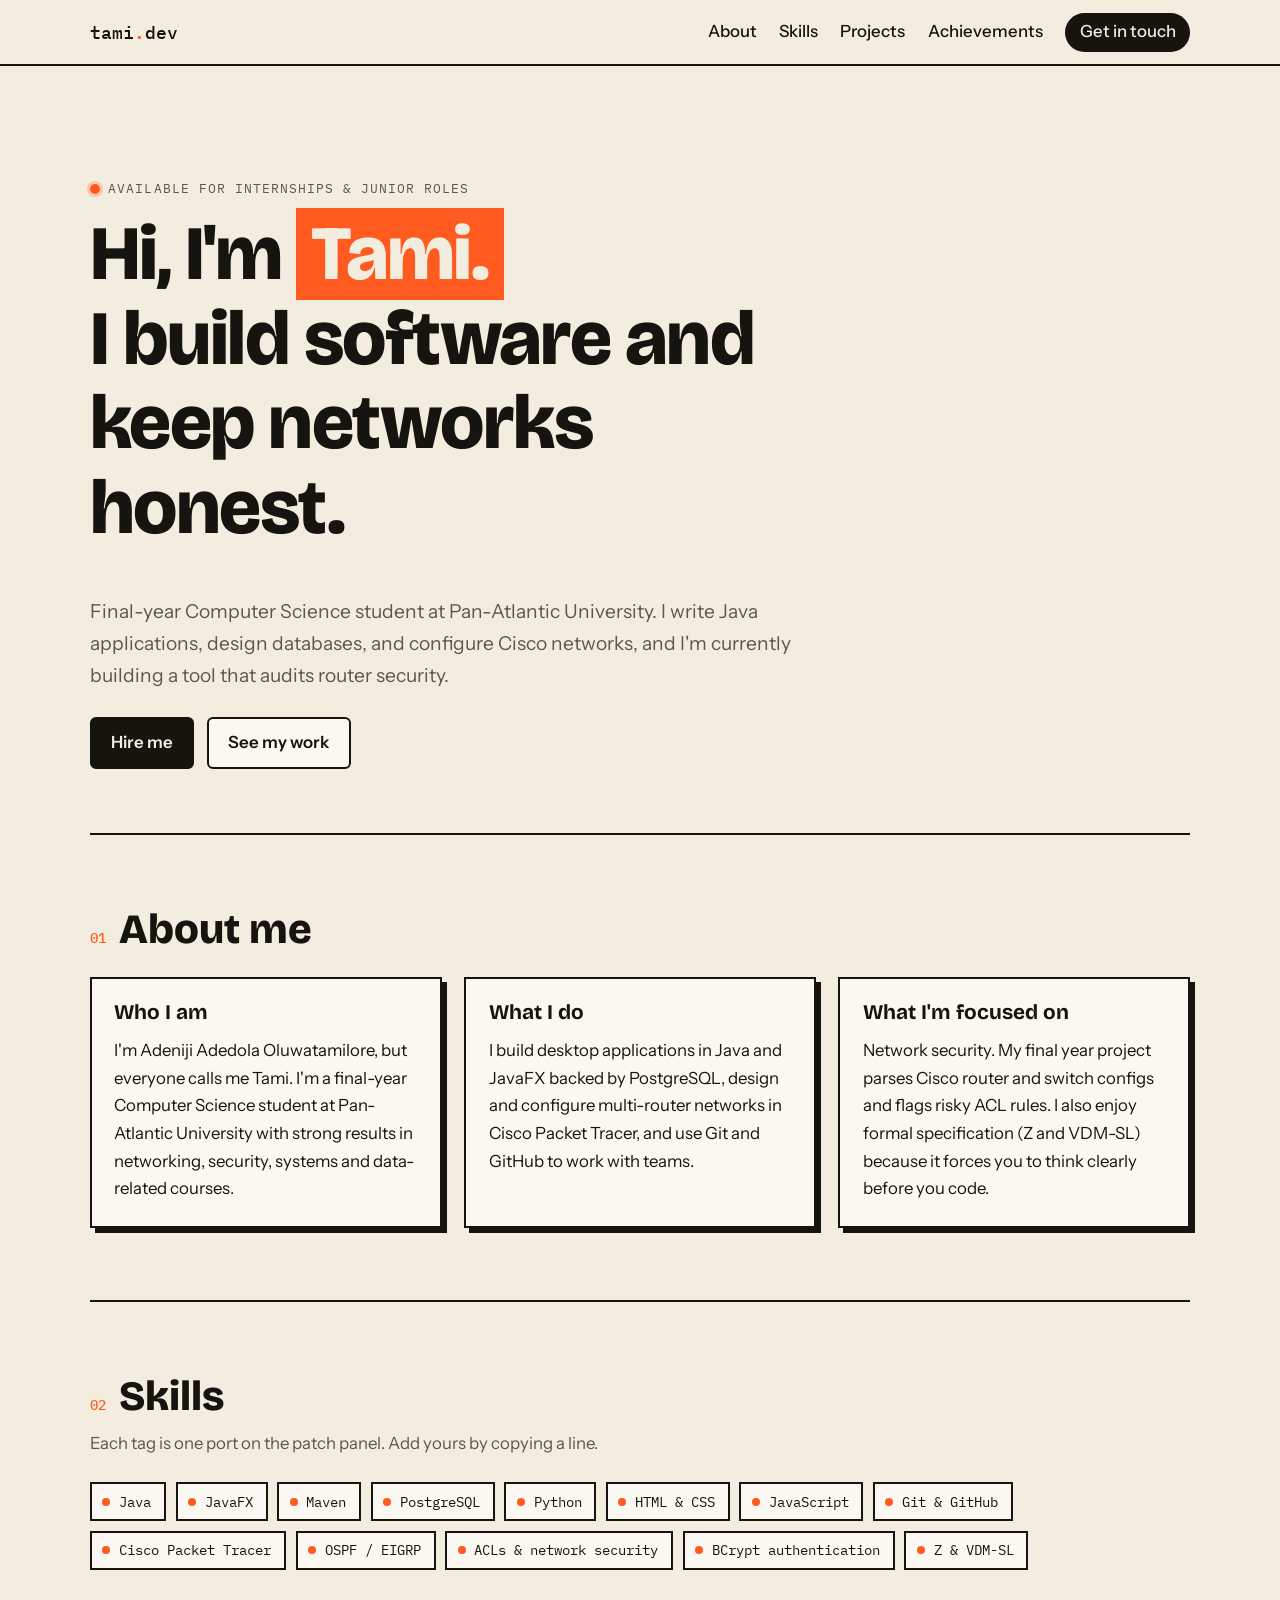
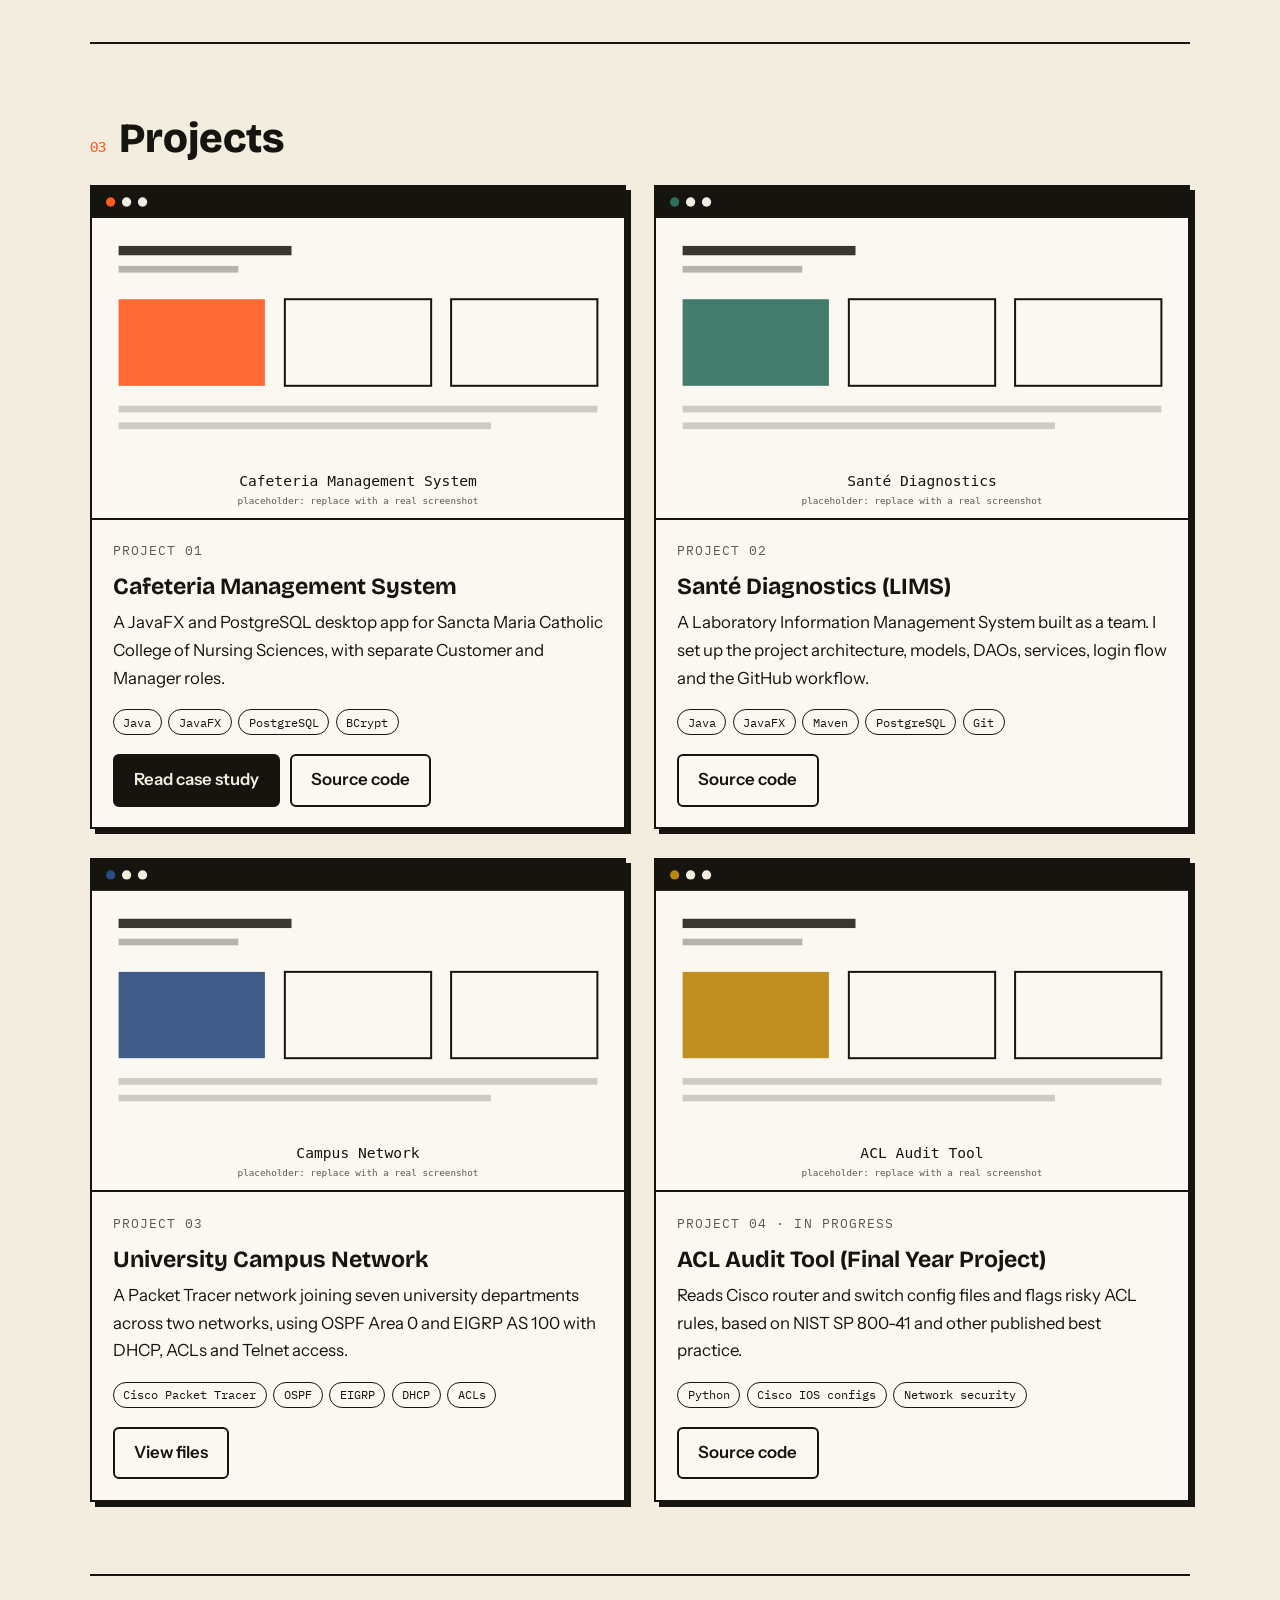
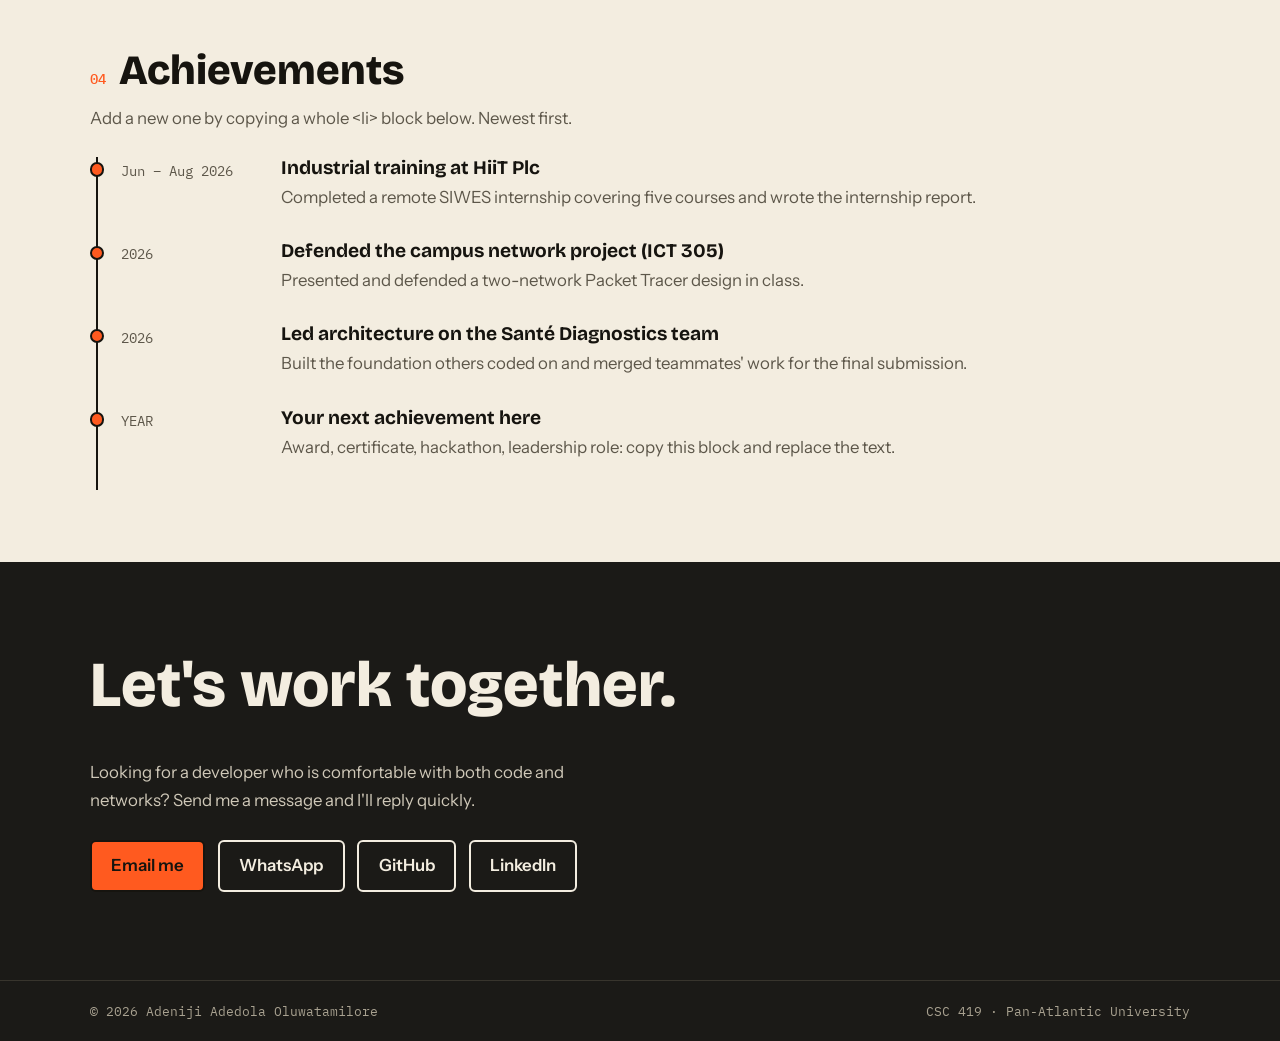
==== commit 1c73d35b: "Back to basics" ====
--- a/index.html
+++ b/index.html
@@ -133,11 +133,7 @@
           </div>
         </article>
 
-<<<<<<< HEAD
-        <!-- PROJECT 2 (has its own details page) -->
-=======
         <!-- PROJECT 2 -->
->>>>>>> 2768d1d3804baa014033665aba9805fb7a39b606
         <article class="project">
           <img src="assets/lims-cover.svg" alt="Screenshot of Santé Diagnostics" width="800" height="500" loading="lazy">
           <div class="project-body">
@@ -151,12 +147,8 @@
               <li>Java</li><li>JavaFX</li><li>Maven</li><li>PostgreSQL</li><li>Git</li>
             </ul>
             <div class="project-links">
-<<<<<<< HEAD
-              <a class="btn btn-solid" href="project-sante.html">See more about this project</a>
-=======
               <!-- EDIT -->
               <a class="btn" href="https://github.com/YOUR-USERNAME/sante-diagnostics" target="_blank" rel="noopener">Source code</a>
->>>>>>> 2768d1d3804baa014033665aba9805fb7a39b606
             </div>
           </div>
         </article>
--- a/css/style.css
+++ b/css/style.css
@@ -187,42 +187,6 @@
 .shots figure { margin: 0; border: var(--border); background: var(--card); box-shadow: var(--shadow); }
 .shots img { width: 100%; aspect-ratio: 16 / 10; object-fit: cover; border-bottom: var(--border); }
 .shots figcaption { padding: 0.7rem 1rem; font-family: var(--font-mono); font-size: 0.82rem; color: var(--muted); }
-<<<<<<< HEAD
-.shots-head, .shot-wide { grid-column: 1 / -1; }
-.shots-head h2 { margin-bottom: 0.3em; }
-.shots-head .section-note { margin: 0; }
-.shots img { cursor: zoom-in; transition: opacity 0.15s; }
-.shots img:hover { opacity: 0.9; }
-
-/* ---------- Screenshot viewer (dark backdrop) ---------- */
-.lightbox {
-  position: fixed; inset: 0; z-index: 100;
-  display: none; align-items: center; justify-content: center;
-  padding: clamp(1rem, 4vw, 3rem);
-  background: rgba(22, 20, 15, 0.88);
-  -webkit-backdrop-filter: blur(6px); backdrop-filter: blur(6px);
-}
-.lightbox.open { display: flex; animation: fade-in 0.2s ease; }
-@keyframes fade-in { from { opacity: 0; } }
-.lightbox figure { margin: 0; max-width: min(1100px, 100%); }
-.lightbox img {
-  max-height: 78vh; width: auto; margin-inline: auto;
-  border: 2px solid var(--paper); box-shadow: 8px 8px 0 var(--signal);
-  background: var(--card);
-}
-.lightbox figcaption { margin-top: 1rem; text-align: center; color: var(--paper); font-family: var(--font-mono); font-size: 0.9rem; }
-.lightbox button {
-  position: absolute; font: inherit; font-family: var(--font-mono); font-size: 1.1rem;
-  background: var(--paper); color: var(--ink); border: var(--border); border-radius: 6px;
-  width: 2.8rem; height: 2.8rem; cursor: pointer;
-}
-.lightbox button:hover { background: var(--signal); }
-.lb-close { top: 1rem; right: 1rem; }
-.lb-prev { left: 1rem; top: 50%; transform: translateY(-50%); }
-.lb-next { right: 1rem; top: 50%; transform: translateY(-50%); }
-body.no-scroll { overflow: hidden; }
-=======
->>>>>>> 2768d1d3804baa014033665aba9805fb7a39b606
 
 /* ---------- Tablet ---------- */
 @media (max-width: 900px) {
@@ -245,10 +209,6 @@
 
   .timeline li { grid-template-columns: 1fr; gap: 0.2rem; }
   .shots { grid-template-columns: 1fr; }
-<<<<<<< HEAD
-  .lb-prev, .lb-next { top: auto; bottom: 1rem; transform: none; }
-=======
->>>>>>> 2768d1d3804baa014033665aba9805fb7a39b606
   .hero-actions .btn, .project-links .btn { flex: 1 1 auto; text-align: center; }
 }
 
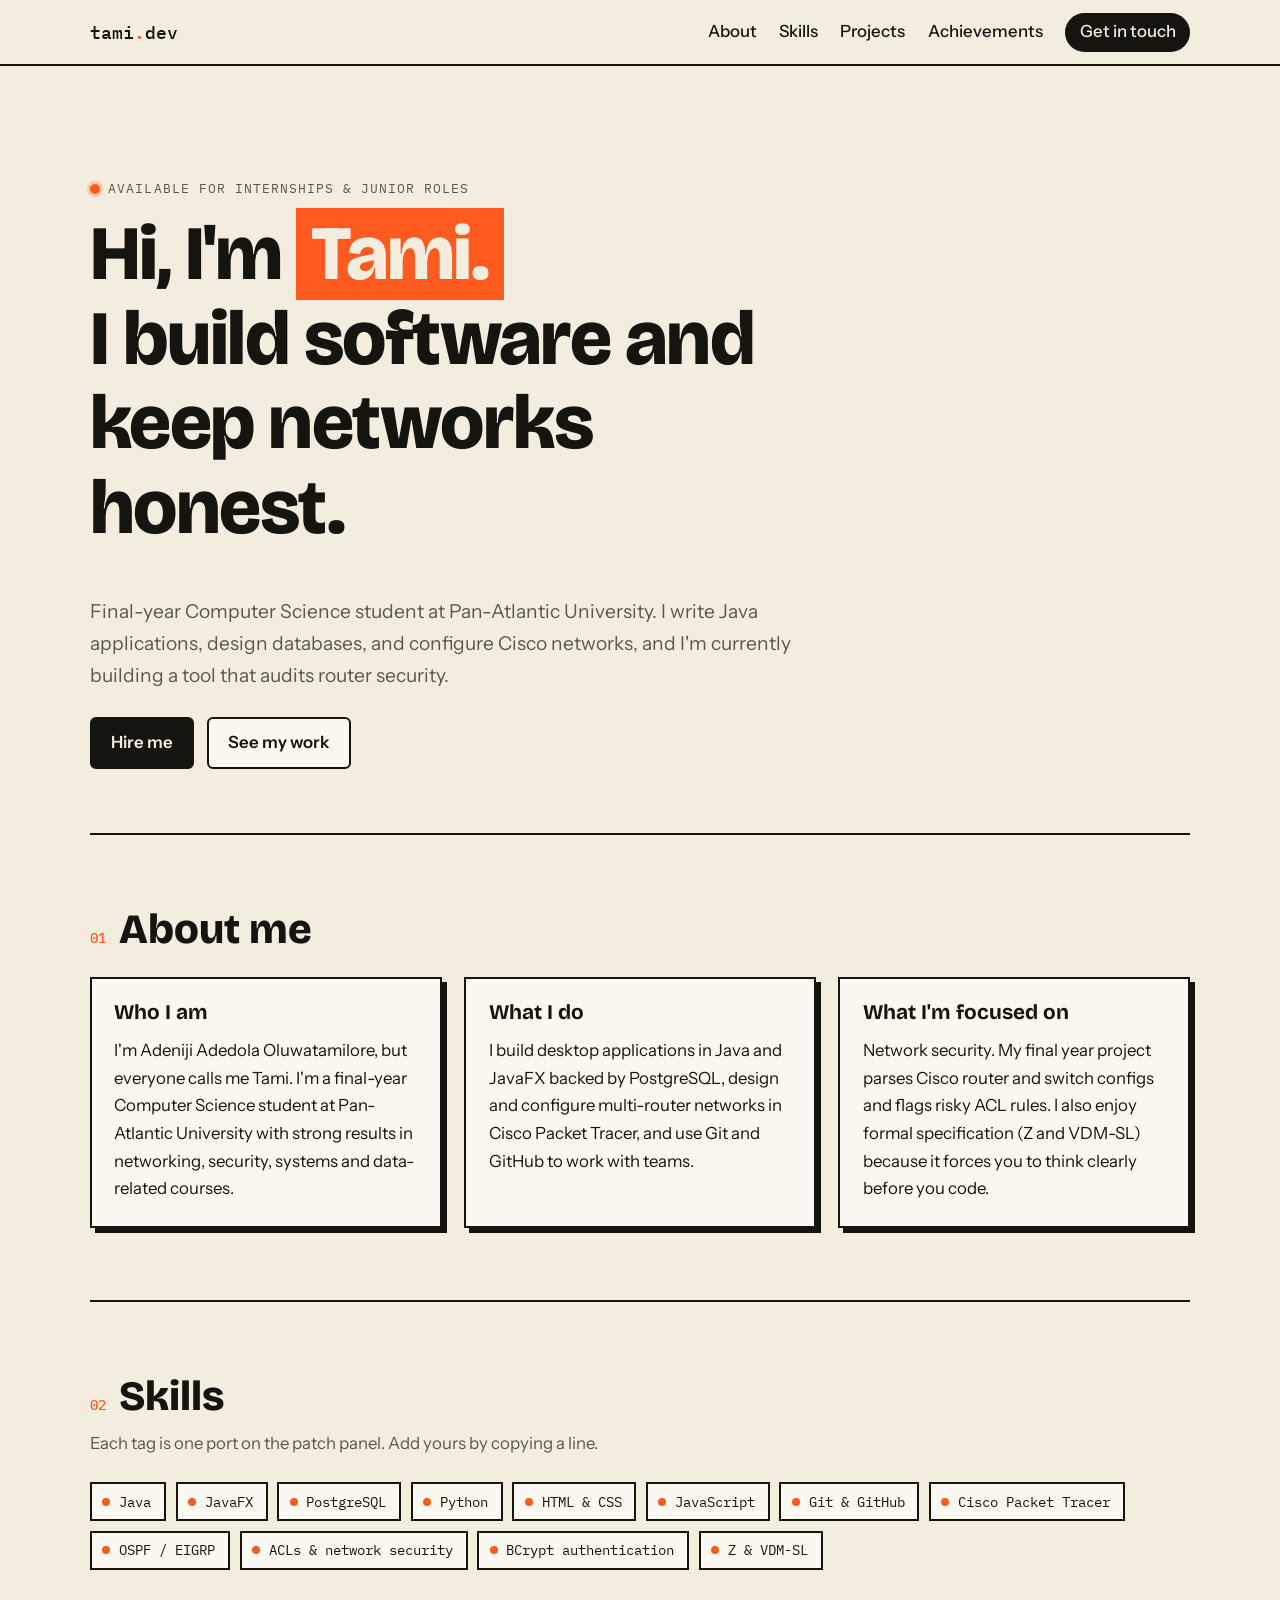
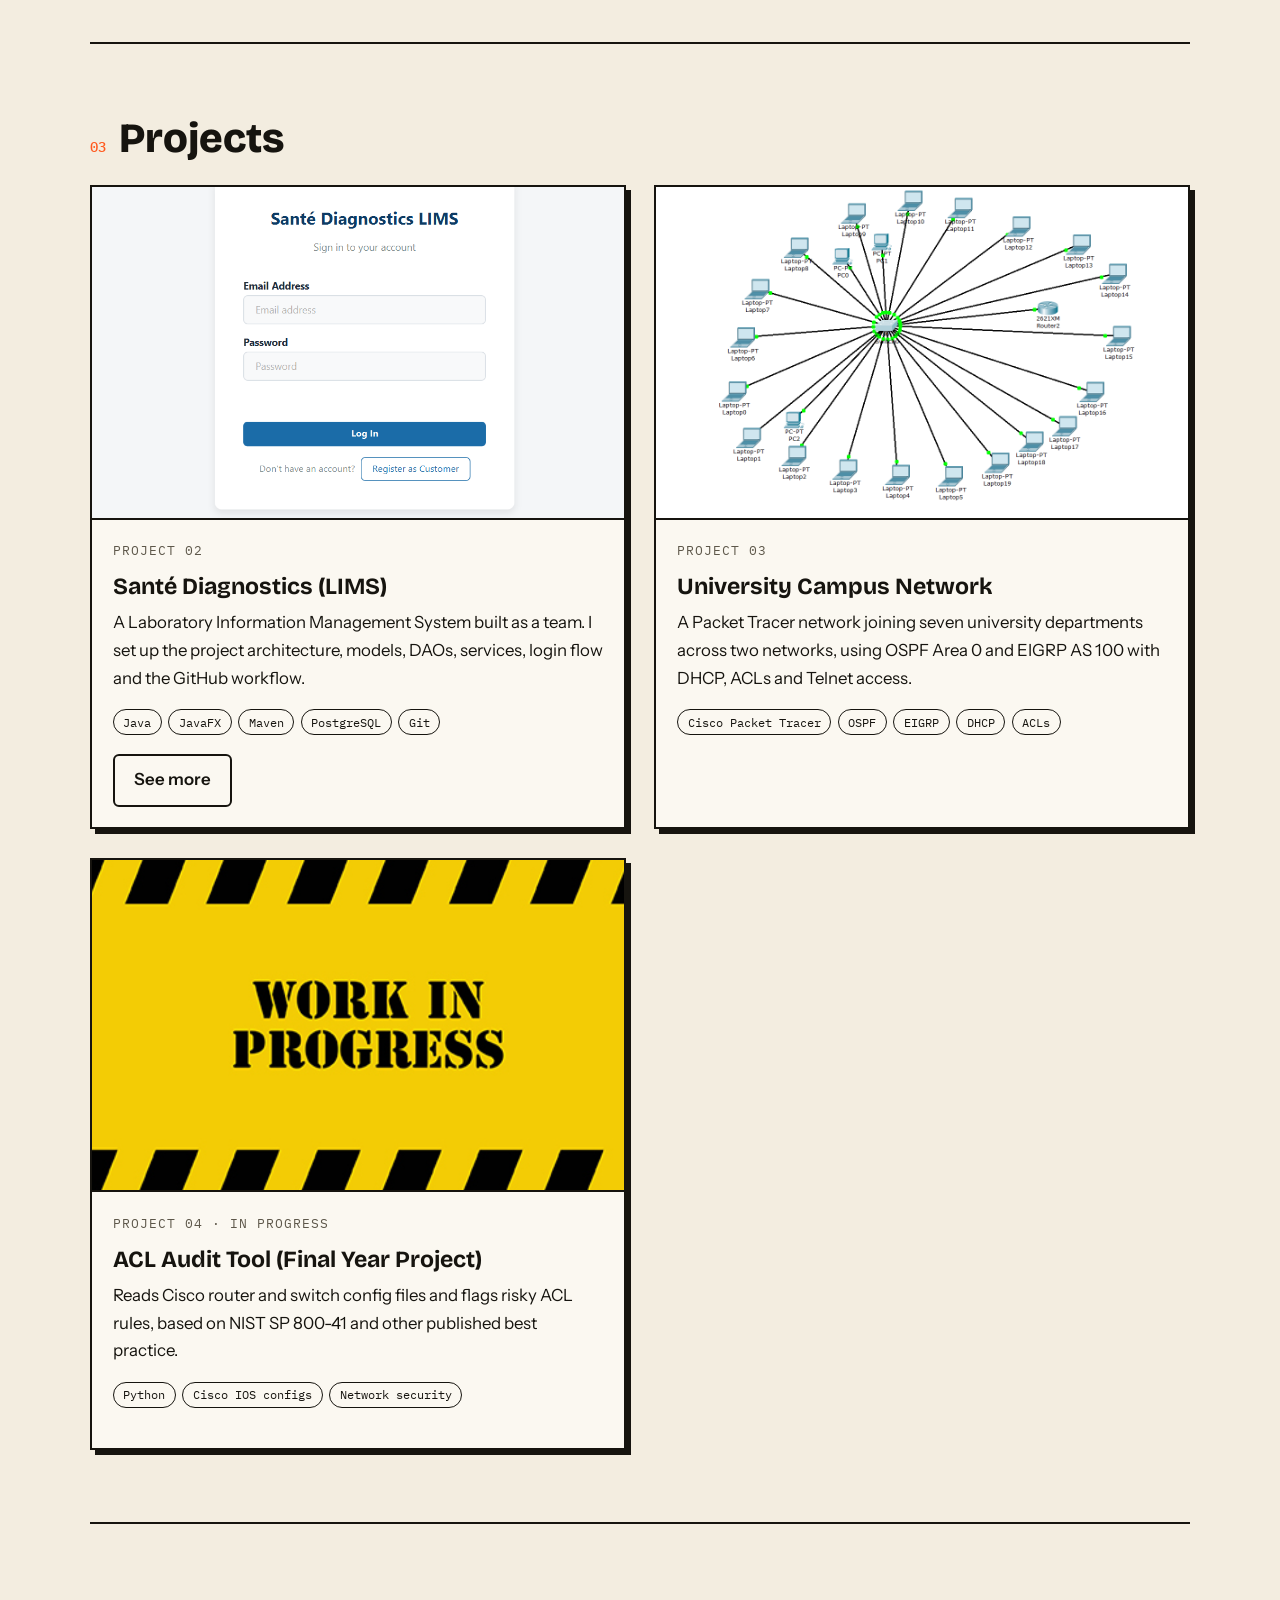
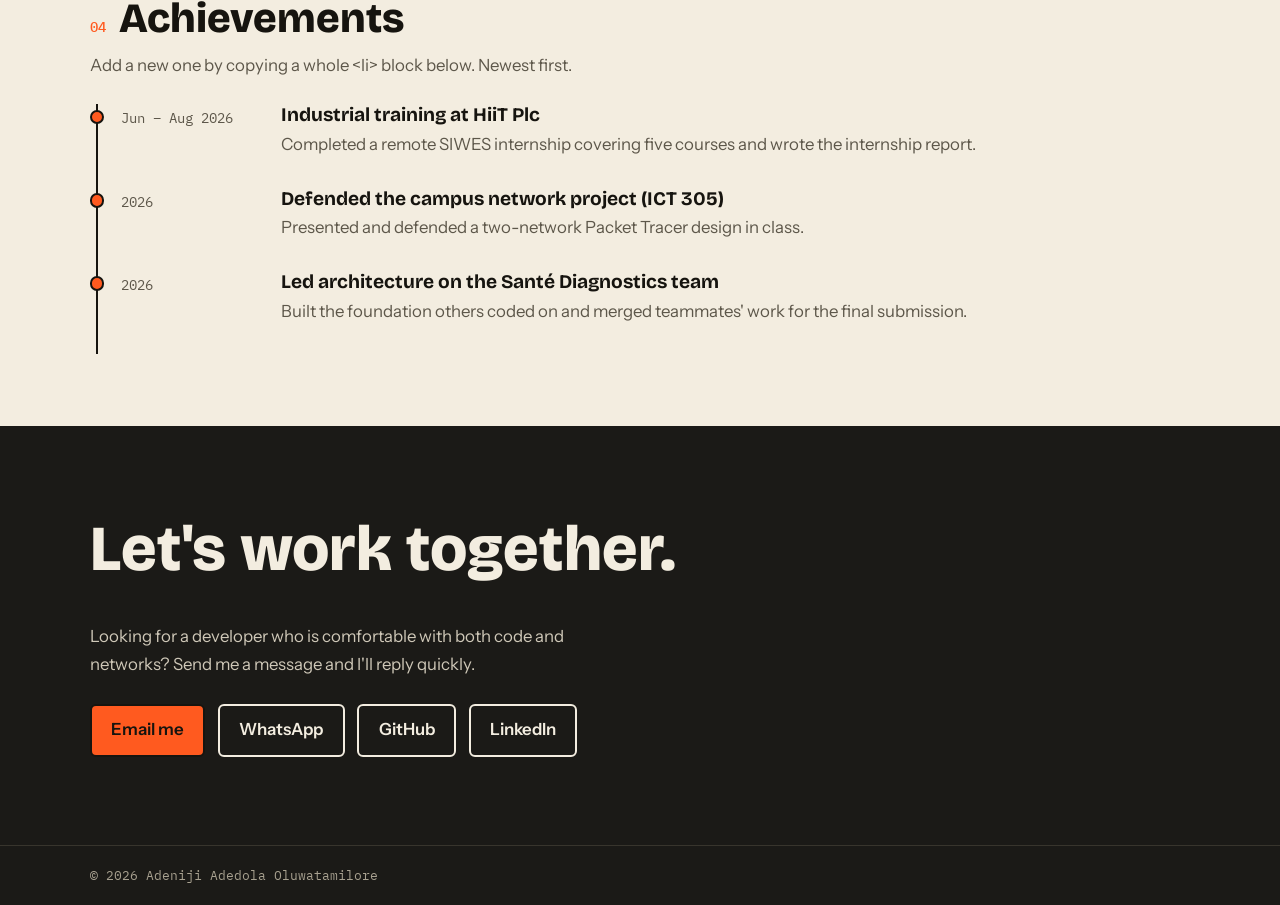
==== commit 7c79fd75: "Update Portfolio" ====
--- a/index.html
+++ b/index.html
@@ -13,7 +13,6 @@
 </head>
 <body>
 
-  <!-- ============ HEADER / NAV ============ -->
   <header class="site-header">
     <div class="wrap header-inner">
       <a href="index.html" class="logo" aria-label="Home">tami<span>.</span>dev</a>
@@ -32,7 +31,6 @@
 
   <main>
 
-    <!-- ============ HERO ============ -->
     <section class="hero wrap" id="top">
       <p class="label"><span class="led"></span> Available for internships &amp; junior roles</p>
       <h1>Hi, I'm <em>Tami.</em><br>I build software and keep networks honest.</h1>
@@ -53,7 +51,6 @@
       <div class="about-grid">
         <article class="card">
           <h3>Who I am</h3>
-          <!-- EDIT: change this paragraph to your own words -->
           <p>
             I'm Adeniji Adedola Oluwatamilore, but everyone calls me Tami. I'm a final-year
             Computer Science student at Pan-Atlantic University with strong results in
@@ -63,8 +60,7 @@
 
         <article class="card">
           <h3>What I do</h3>
-          <!-- EDIT -->
-          <p>
+             <p>
             I build desktop applications in Java and JavaFX backed by PostgreSQL, design and
             configure multi-router networks in Cisco Packet Tracer, and use Git and GitHub
             to work with teams.
@@ -73,7 +69,6 @@
 
         <article class="card">
           <h3>What I'm focused on</h3>
-          <!-- EDIT -->
           <p>
             Network security. My final year project parses Cisco router and switch configs and
             flags risky ACL rules. I also enjoy formal specification (Z and VDM-SL) because
@@ -83,16 +78,13 @@
       </div>
     </section>
 
-    <!-- ============ SKILLS ============ -->
     <section class="section wrap" id="skills">
       <h2><span class="num">02</span> Skills</h2>
       <p class="section-note">Each tag is one port on the patch panel. Add yours by copying a line.</p>
 
       <ul class="ports">
-        <!-- EDIT: copy one <li> to add a skill, delete one to remove it -->
         <li>Java</li>
         <li>JavaFX</li>
-        <li>Maven</li>
         <li>PostgreSQL</li>
         <li>Python</li>
         <li>HTML &amp; CSS</li>
@@ -106,36 +98,13 @@
       </ul>
     </section>
 
-    <!-- ============ PROJECTS ============ -->
     <section class="section wrap" id="projects">
       <h2><span class="num">03</span> Projects</h2>
 
       <div class="project-grid">
 
-        <!-- PROJECT 1 (has its own details page) -->
         <article class="project">
-          <img src="assets/cafeteria-cover.svg" alt="Screenshot of the Cafeteria Management System" width="800" height="500" loading="lazy">
-          <div class="project-body">
-            <p class="label">Project 01</p>
-            <h3>Cafeteria Management System</h3>
-            <p>
-              A JavaFX and PostgreSQL desktop app for Sancta Maria Catholic College of Nursing
-              Sciences, with separate Customer and Manager roles.
-            </p>
-            <ul class="chips">
-              <li>Java</li><li>JavaFX</li><li>PostgreSQL</li><li>BCrypt</li>
-            </ul>
-            <div class="project-links">
-              <a class="btn btn-solid" href="project-cafeteria.html">Read case study</a>
-              <!-- EDIT: put your real GitHub link -->
-              <a class="btn" href="https://github.com/YOUR-USERNAME/cafeteria-management" target="_blank" rel="noopener">Source code</a>
-            </div>
-          </div>
-        </article>
-
-        <!-- PROJECT 2 -->
-        <article class="project">
-          <img src="assets/lims-cover.svg" alt="Screenshot of Santé Diagnostics" width="800" height="500" loading="lazy">
+          <img src="assets/lims-cover.png" alt="Screenshot of Santé Diagnostics" width="800" height="500" loading="lazy">
           <div class="project-body">
             <p class="label">Project 02</p>
             <h3>Santé Diagnostics (LIMS)</h3>
@@ -147,15 +116,13 @@
               <li>Java</li><li>JavaFX</li><li>Maven</li><li>PostgreSQL</li><li>Git</li>
             </ul>
             <div class="project-links">
-              <!-- EDIT -->
-              <a class="btn" href="https://github.com/YOUR-USERNAME/sante-diagnostics" target="_blank" rel="noopener">Source code</a>
+              <a class="btn" href="https://github.com/aadeniji600/sante-lims.git" target="_blank" rel="noopener">See more</a>
             </div>
           </div>
         </article>
 
-        <!-- PROJECT 3 -->
         <article class="project">
-          <img src="assets/network-cover.svg" alt="Screenshot of the campus network in Packet Tracer" width="800" height="500" loading="lazy">
+          <img src="assets/network-cover.png" alt="Screenshot of the campus network in Packet Tracer" width="800" height="500" loading="lazy">
           <div class="project-body">
             <p class="label">Project 03</p>
             <h3>University Campus Network</h3>
@@ -167,15 +134,12 @@
               <li>Cisco Packet Tracer</li><li>OSPF</li><li>EIGRP</li><li>DHCP</li><li>ACLs</li>
             </ul>
             <div class="project-links">
-              <!-- EDIT: link to a PDF, GitHub repo or Drive folder with the .pkt file, or delete this line -->
-              <a class="btn" href="https://github.com/YOUR-USERNAME/campus-network" target="_blank" rel="noopener">View files</a>
             </div>
           </div>
         </article>
 
-        <!-- PROJECT 4 -->
         <article class="project">
-          <img src="assets/acl-cover.svg" alt="Preview of the ACL audit tool" width="800" height="500" loading="lazy">
+          <img src="assets/acl-cover.png" alt="Preview of the ACL audit tool" width="800" height="500" loading="lazy">
           <div class="project-body">
             <p class="label">Project 04 · In progress</p>
             <h3>ACL Audit Tool (Final Year Project)</h3>
@@ -186,10 +150,6 @@
             <ul class="chips">
               <li>Python</li><li>Cisco IOS configs</li><li>Network security</li>
             </ul>
-            <div class="project-links">
-              <!-- EDIT -->
-              <a class="btn" href="https://github.com/YOUR-USERNAME/acl-audit-tool" target="_blank" rel="noopener">Source code</a>
-            </div>
           </div>
         </article>
 
@@ -202,7 +162,6 @@
       <p class="section-note">Add a new one by copying a whole &lt;li&gt; block below. Newest first.</p>
 
       <ol class="timeline">
-        <!-- EDIT: copy this whole <li> block to add an achievement -->
         <li>
           <span class="when">Jun – Aug 2026</span>
           <div>
@@ -226,18 +185,9 @@
             <p>Built the foundation others coded on and merged teammates' work for the final submission.</p>
           </div>
         </li>
-
-        <li>
-          <span class="when">YEAR</span>
-          <div>
-            <h3>Your next achievement here</h3>
-            <p>Award, certificate, hackathon, leadership role: copy this block and replace the text.</p>
-          </div>
-        </li>
       </ol>
     </section>
 
-    <!-- ============ CALL TO ACTION ============ -->
     <section class="cta" id="contact">
       <div class="wrap">
         <h2>Let's work together.</h2>
@@ -246,24 +196,19 @@
           Send me a message and I'll reply quickly.
         </p>
         <div class="hero-actions">
-          <!-- EDIT: replace with your real email -->
-          <a class="btn btn-signal" href="mailto:your.email@example.com?subject=Hello%20Tami">Email me</a>
-          <!-- EDIT: replace 234XXXXXXXXXX with your number: country code, no + and no leading 0 (e.g. 2348012345678) -->
-          <a class="btn btn-light" href="https://wa.me/234XXXXXXXXXX?text=Hi%20Tami%2C%20I%20saw%20your%20portfolio" target="_blank" rel="noopener">WhatsApp</a>
-          <!-- EDIT: your LinkedIn and GitHub -->
-          <a class="btn btn-light" href="https://github.com/YOUR-USERNAME" target="_blank" rel="noopener">GitHub</a>
-          <a class="btn btn-light" href="https://www.linkedin.com/in/YOUR-USERNAME" target="_blank" rel="noopener">LinkedIn</a>
+          <a class="btn btn-signal" href="tamiadeniji@gmail.com?subject=Hello%20Tami">Email me</a>
+          <a class="btn btn-light" href="https://wa.me/2349119071762?text=Hi%20Tami%2C%20I%20saw%20your%20portfolio" target="_blank" rel="noopener">WhatsApp</a>
+          <a class="btn btn-light" href="https://github.com/aadeniji600" target="_blank" rel="noopener">GitHub</a>
+          <a class="btn btn-light" href="www.linkedin.com/in/adedola-adeniji-6264a530a" target="_blank" rel="noopener">LinkedIn</a>
         </div>
       </div>
     </section>
 
   </main>
 
-  <!-- ============ FOOTER ============ -->
   <footer class="site-footer">
     <div class="wrap footer-inner">
       <p>© <span id="year">2026</span> Adeniji Adedola Oluwatamilore</p>
-      <p>CSC 419 · Pan-Atlantic University</p>
     </div>
   </footer>
 
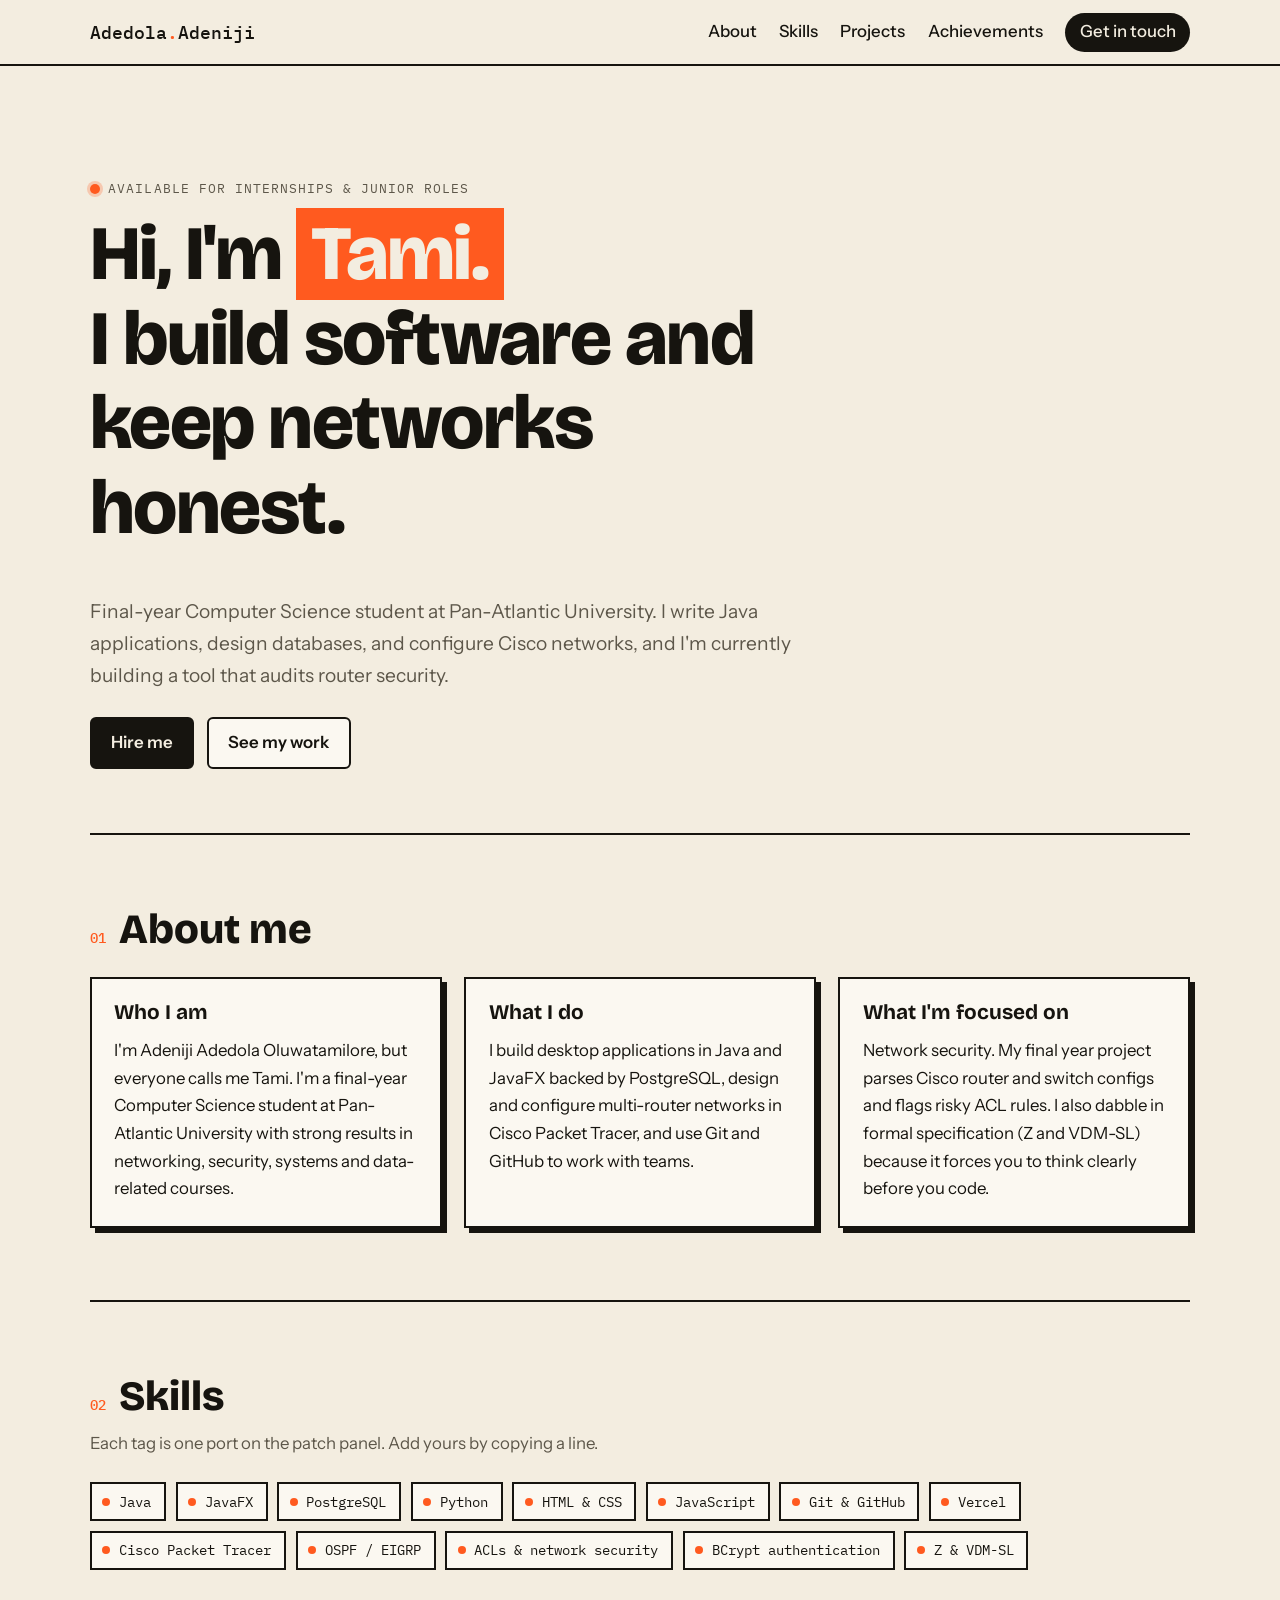
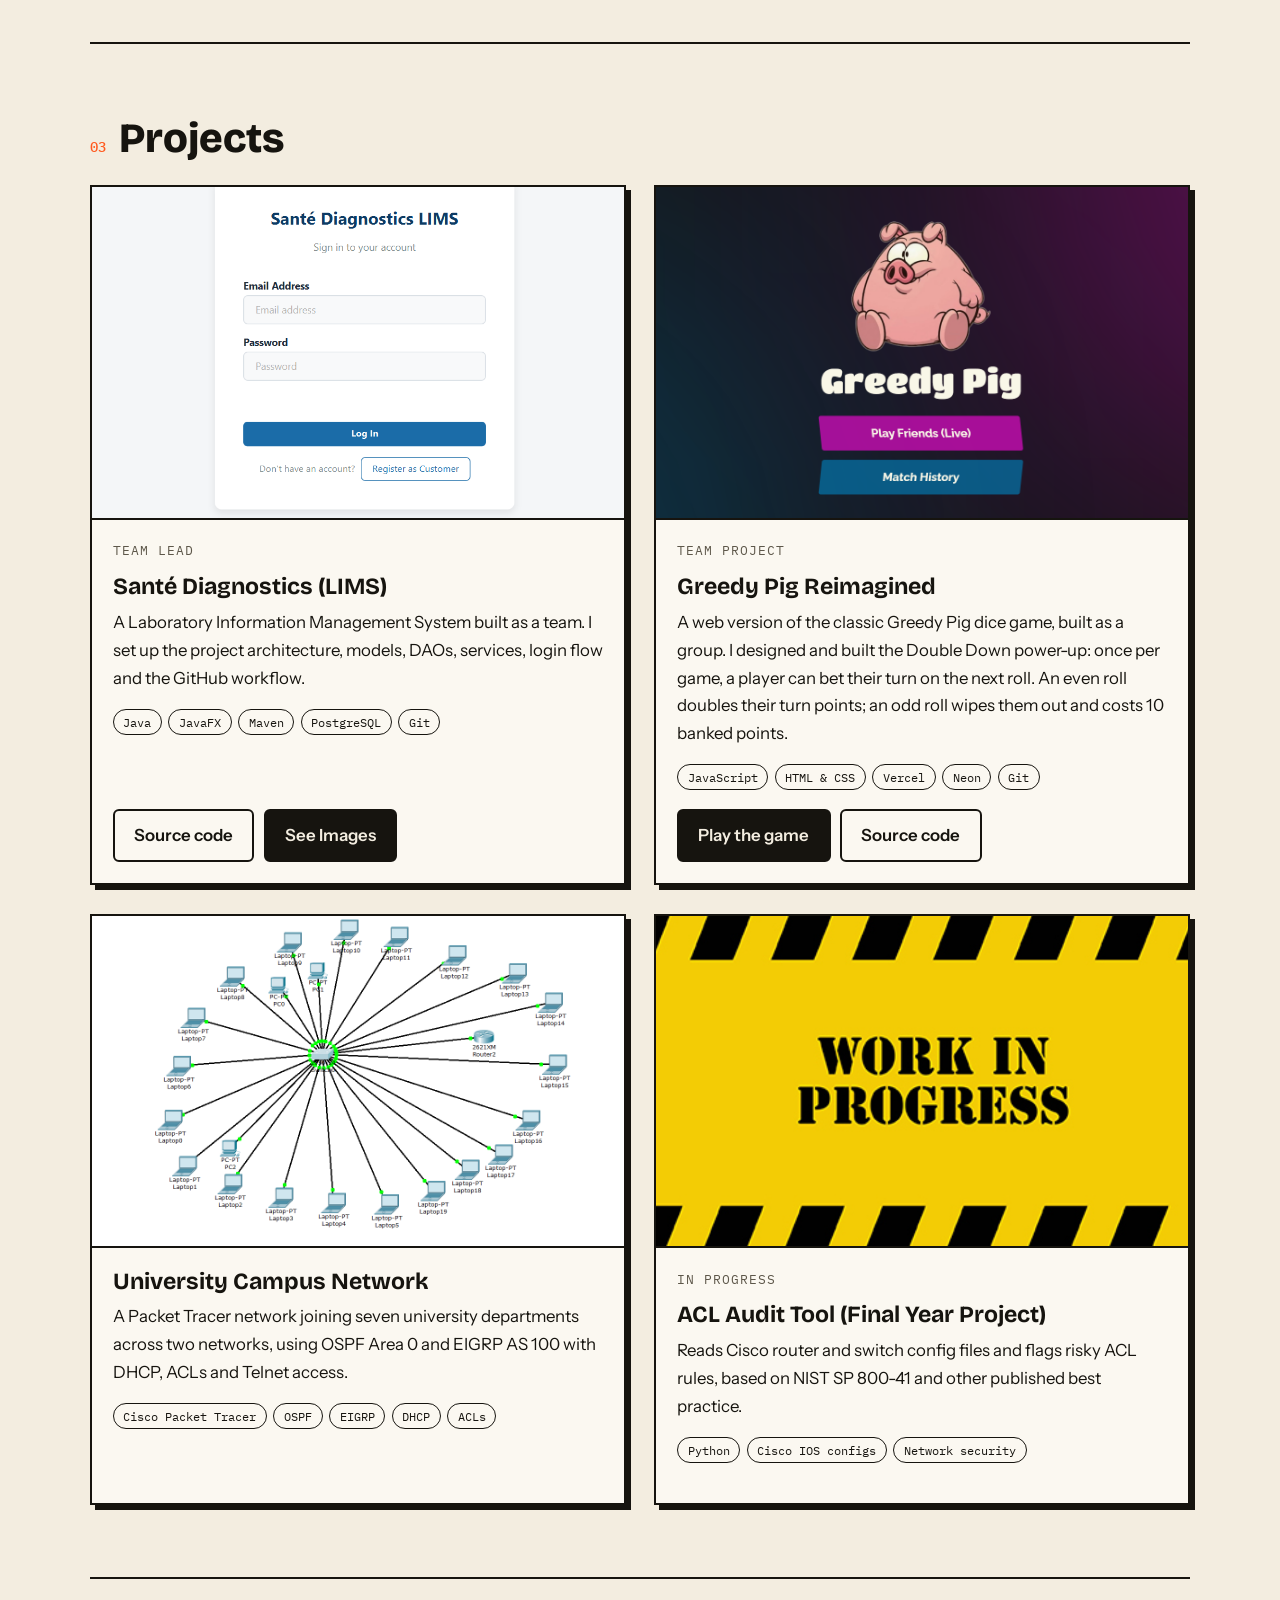
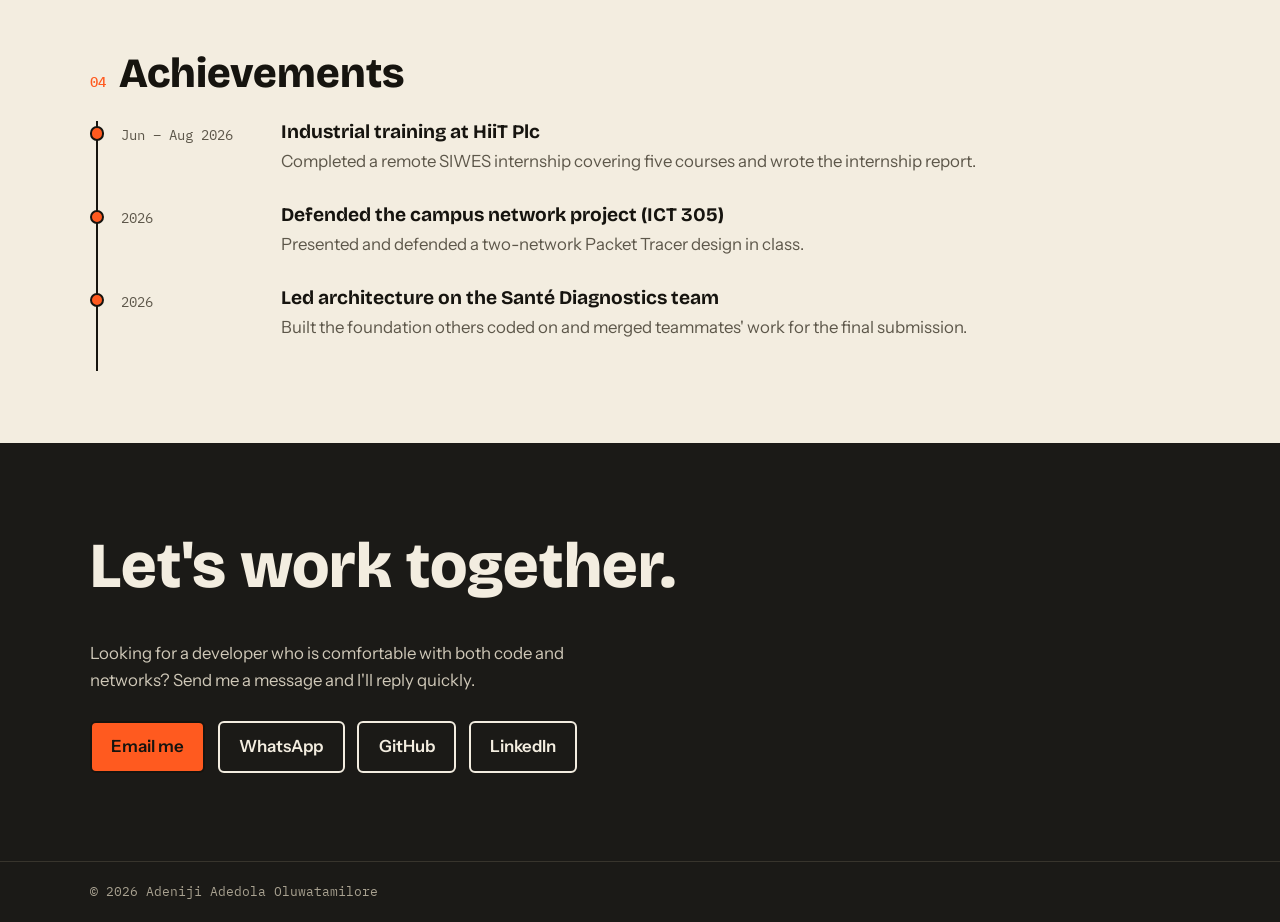
==== commit e1e4b173: "Greedy pig added" ====
--- a/index.html
+++ b/index.html
@@ -15,7 +15,7 @@
 
   <header class="site-header">
     <div class="wrap header-inner">
-      <a href="index.html" class="logo" aria-label="Home">tami<span>.</span>dev</a>
+      <a href="index.html" class="logo" aria-label="Home">Adedola<span>.</span>Adeniji</a>
 
       <button class="menu-toggle" id="menuToggle" aria-expanded="false" aria-controls="mainNav">Menu</button>
 
@@ -71,7 +71,7 @@
           <h3>What I'm focused on</h3>
           <p>
             Network security. My final year project parses Cisco router and switch configs and
-            flags risky ACL rules. I also enjoy formal specification (Z and VDM-SL) because
+            flags risky ACL rules. I also dabble in formal specification (Z and VDM-SL) because
             it forces you to think clearly before you code.
           </p>
         </article>
@@ -90,6 +90,7 @@
         <li>HTML &amp; CSS</li>
         <li>JavaScript</li>
         <li>Git &amp; GitHub</li>
+        <li>Vercel</li>
         <li>Cisco Packet Tracer</li>
         <li>OSPF / EIGRP</li>
         <li>ACLs &amp; network security</li>
@@ -106,7 +107,7 @@
         <article class="project">
           <img src="assets/lims-cover.png" alt="Screenshot of Santé Diagnostics" width="800" height="500" loading="lazy">
           <div class="project-body">
-            <p class="label">Project 02</p>
+            <p class="label">Team Lead</p>
             <h3>Santé Diagnostics (LIMS)</h3>
             <p>
               A Laboratory Information Management System built as a team. I set up the project
@@ -116,15 +117,36 @@
               <li>Java</li><li>JavaFX</li><li>Maven</li><li>PostgreSQL</li><li>Git</li>
             </ul>
             <div class="project-links">
-              <a class="btn" href="https://github.com/aadeniji600/sante-lims.git" target="_blank" rel="noopener">See more</a>
+              <a class="btn" href="https://github.com/aadeniji600/sante-lims.git" target="_blank" rel="noopener">Source code</a>
+              <a class="btn btn-solid" href="project-sante.html#screenshots">See Images</a>
             </div>
           </div>
         </article>
 
         <article class="project">
+          <img src="assets/greedy-pig-cover.png" alt="Screenshot of Greedy Pig Reimagined" width="800" height="500" loading="lazy">
+          <div class="project-body">
+            <p class="label">Team project</p>
+            <h3>Greedy Pig Reimagined</h3>
+            <p>
+              A web version of the classic Greedy Pig dice game, built as a group.
+              I designed and built the Double Down power-up: once per game, a player can bet
+              their turn on the next roll. An even roll doubles their turn points; an odd roll
+              wipes them out and costs 10 banked points.
+            </p>
+            <ul class="chips">
+              <li>JavaScript</li><li>HTML &amp; CSS</li><li>Vercel</li><li>Neon</li><li>Git</li>
+            </ul>
+            <div class="project-links">
+              <a class="btn btn-solid" href="https://advances-grp6-sapc.vercel.app/" target="_blank" rel="noopener">Play the game</a>
+              <a class="btn" href="https://github.com/chibundu16/Advances-grp6.git" target="_blank" rel="noopener">Source code</a>
+            </div>
+          </div>
+        </article>
+
+        <article class="project">
           <img src="assets/network-cover.png" alt="Screenshot of the campus network in Packet Tracer" width="800" height="500" loading="lazy">
           <div class="project-body">
-            <p class="label">Project 03</p>
             <h3>University Campus Network</h3>
             <p>
               A Packet Tracer network joining seven university departments across two
@@ -141,7 +163,7 @@
         <article class="project">
           <img src="assets/acl-cover.png" alt="Preview of the ACL audit tool" width="800" height="500" loading="lazy">
           <div class="project-body">
-            <p class="label">Project 04 · In progress</p>
+            <p class="label">In progress</p>
             <h3>ACL Audit Tool (Final Year Project)</h3>
             <p>
               Reads Cisco router and switch config files and flags risky ACL rules, based on
@@ -159,7 +181,6 @@
     <!-- ============ ACHIEVEMENTS ============ -->
     <section class="section wrap" id="achievements">
       <h2><span class="num">04</span> Achievements</h2>
-      <p class="section-note">Add a new one by copying a whole &lt;li&gt; block below. Newest first.</p>
 
       <ol class="timeline">
         <li>
--- a/css/style.css
+++ b/css/style.css
@@ -187,6 +187,39 @@
 .shots figure { margin: 0; border: var(--border); background: var(--card); box-shadow: var(--shadow); }
 .shots img { width: 100%; aspect-ratio: 16 / 10; object-fit: cover; border-bottom: var(--border); }
 .shots figcaption { padding: 0.7rem 1rem; font-family: var(--font-mono); font-size: 0.82rem; color: var(--muted); }
+.shots-head, .shot-wide { grid-column: 1 / -1; }
+.shots-head h2 { margin-bottom: 0.3em; }
+.shots-head .section-note { margin: 0; }
+.shots img { cursor: zoom-in; transition: opacity 0.15s; }
+.shots img:hover { opacity: 0.9; }
+
+/* ---------- Screenshot viewer (dark backdrop) ---------- */
+.lightbox {
+  position: fixed; inset: 0; z-index: 100;
+  display: none; align-items: center; justify-content: center;
+  padding: clamp(1rem, 4vw, 3rem);
+  background: rgba(22, 20, 15, 0.88);
+  -webkit-backdrop-filter: blur(6px); backdrop-filter: blur(6px);
+}
+.lightbox.open { display: flex; animation: fade-in 0.2s ease; }
+@keyframes fade-in { from { opacity: 0; } }
+.lightbox figure { margin: 0; max-width: min(1100px, 100%); }
+.lightbox img {
+  max-height: 78vh; width: auto; margin-inline: auto;
+  border: 2px solid var(--paper); box-shadow: 8px 8px 0 var(--signal);
+  background: var(--card);
+}
+.lightbox figcaption { margin-top: 1rem; text-align: center; color: var(--paper); font-family: var(--font-mono); font-size: 0.9rem; }
+.lightbox button {
+  position: absolute; font: inherit; font-family: var(--font-mono); font-size: 1.1rem;
+  background: var(--paper); color: var(--ink); border: var(--border); border-radius: 6px;
+  width: 2.8rem; height: 2.8rem; cursor: pointer;
+}
+.lightbox button:hover { background: var(--signal); }
+.lb-close { top: 1rem; right: 1rem; }
+.lb-prev { left: 1rem; top: 50%; transform: translateY(-50%); }
+.lb-next { right: 1rem; top: 50%; transform: translateY(-50%); }
+body.no-scroll { overflow: hidden; }
 
 /* ---------- Tablet ---------- */
 @media (max-width: 900px) {
@@ -209,6 +242,7 @@
 
   .timeline li { grid-template-columns: 1fr; gap: 0.2rem; }
   .shots { grid-template-columns: 1fr; }
+  .lb-prev, .lb-next { top: auto; bottom: 1rem; transform: none; }
   .hero-actions .btn, .project-links .btn { flex: 1 1 auto; text-align: center; }
 }
 
